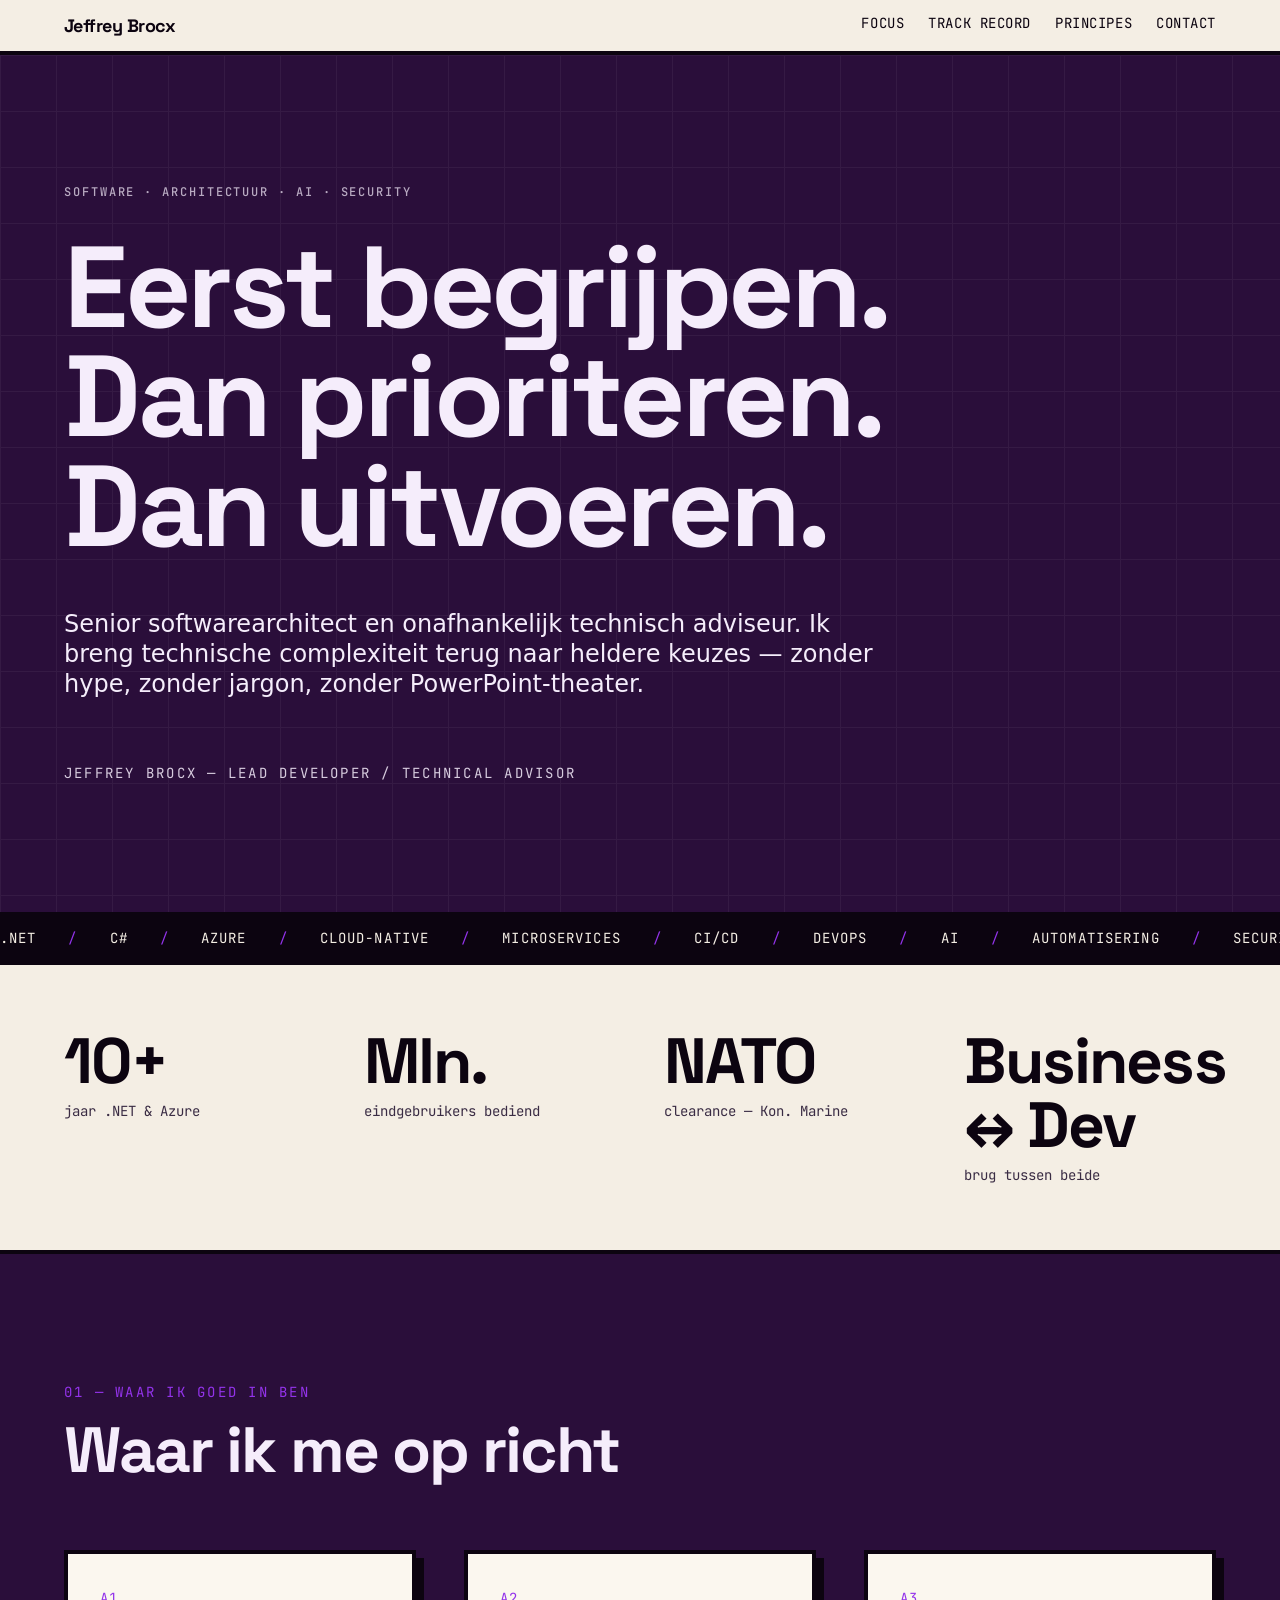
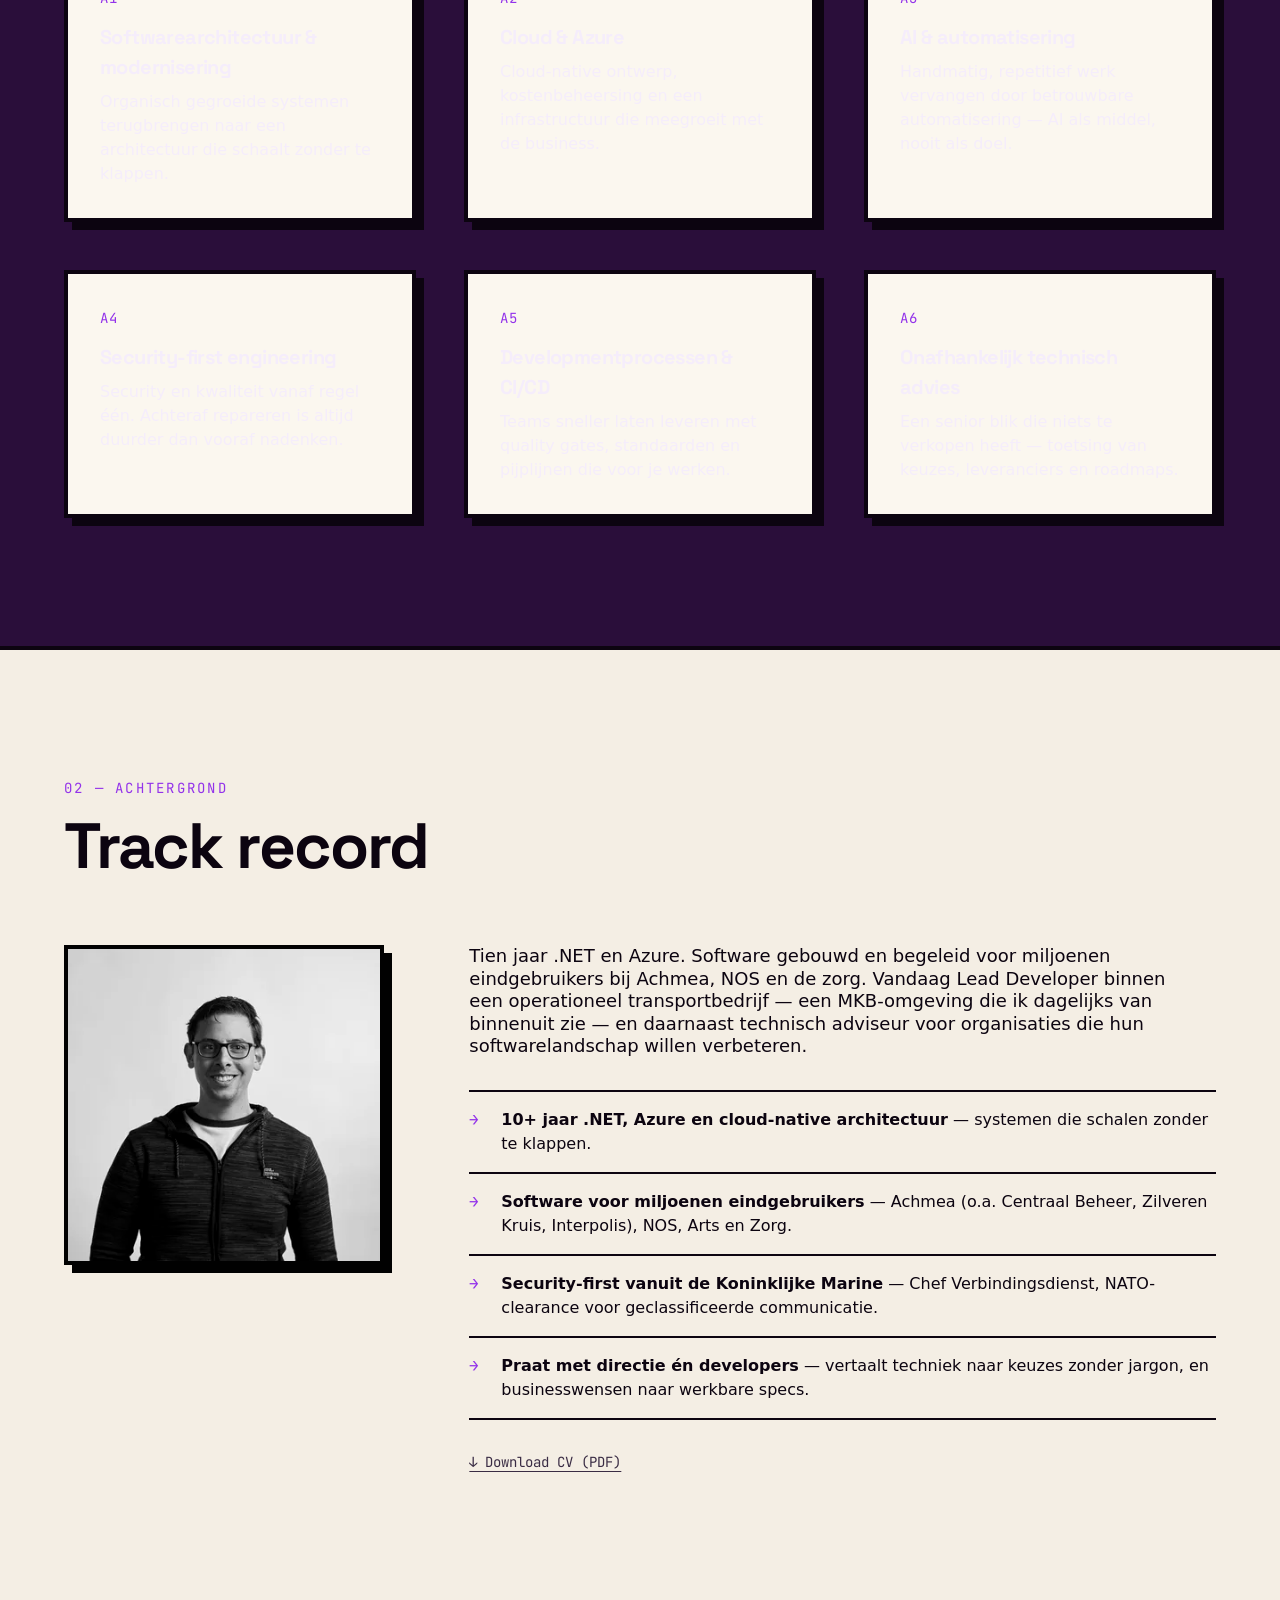
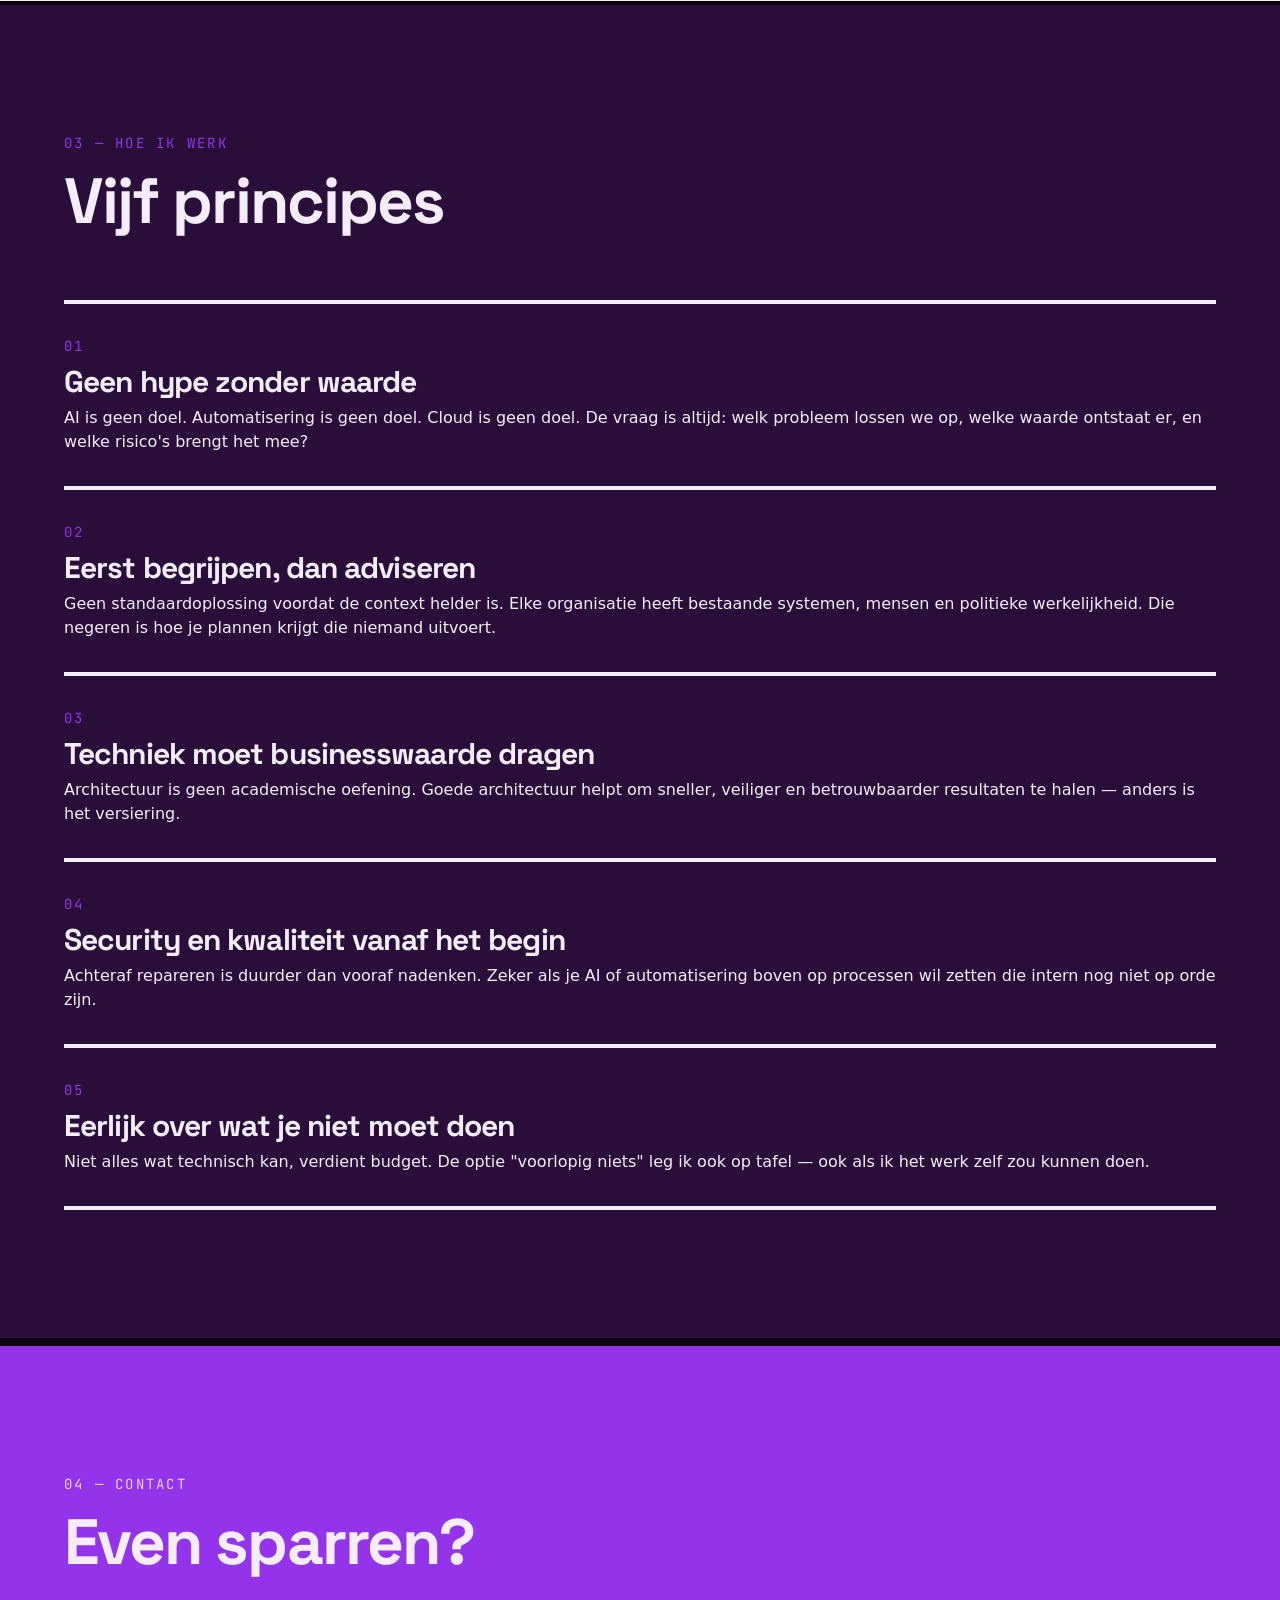
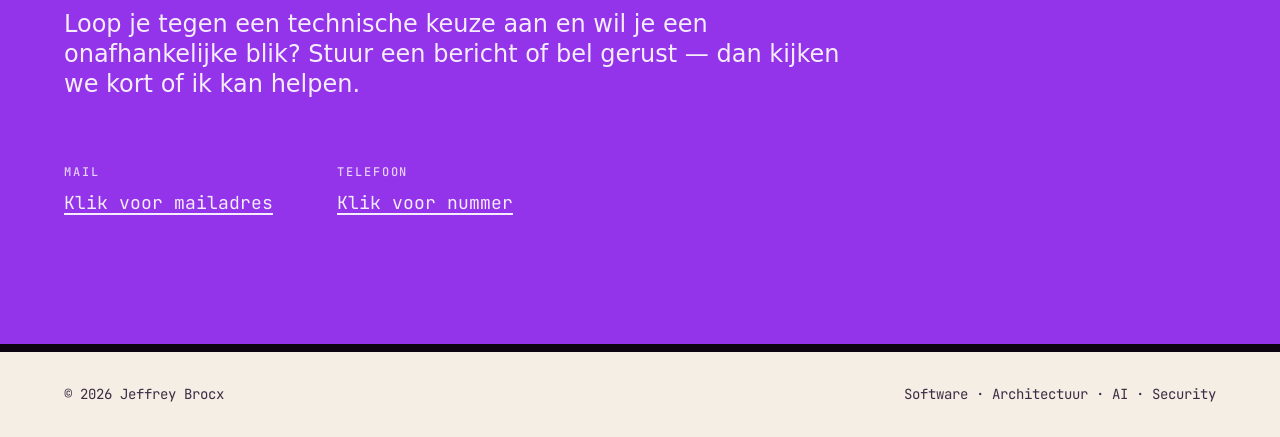
==== v2/index.html @ bfd8ca3a "initial commit" ====
<!doctype html>
<html lang="nl-NL">
<head>
  <meta charset="utf-8">
  <meta name="viewport" content="width=device-width, initial-scale=1">
  <title>Jeffrey Brocx — Lead Developer &amp; Technical Advisor</title>
  <meta name="description" content="Jeffrey Brocx — senior softwarearchitect en technisch adviseur. Tien jaar .NET, Azure en cloud-native architectuur. Security-first, nuchter, uitvoerbaar.">
  <meta name="author" content="Jeffrey Brocx">
  <meta name="theme-color" content="#2a0e3a">
  <link rel="canonical" href="https://jeffrey.brocx.io/">

  <!-- Open Graph / social -->
  <meta property="og:type" content="website">
  <meta property="og:locale" content="nl_NL">
  <meta property="og:site_name" content="Jeffrey Brocx">
  <meta property="og:title" content="Jeffrey Brocx — Lead Developer &amp; Technical Advisor">
  <meta property="og:description" content="Senior softwarearchitect en technisch adviseur. Tien jaar .NET, Azure en cloud-native architectuur. Security-first, nuchter, uitvoerbaar.">
  <meta property="og:url" content="https://jeffrey.brocx.io/">
  <meta name="twitter:card" content="summary">

  <!-- Critical: prevent flash of unstyled background -->
  <style>html,body{background:#f4eee4}</style>

  <link rel="preconnect" href="https://fonts.googleapis.com">
  <link rel="preconnect" href="https://fonts.gstatic.com" crossorigin>
  <link href="https://fonts.googleapis.com/css2?family=Space+Grotesk:wght@400;500;700&family=JetBrains+Mono:wght@400;500&display=swap" rel="stylesheet">

  <link rel="stylesheet" href="assets/css/style.css">

  <style>
    /* ====================================================================
       PAGE-SPECIFIC STYLES — built on top of the brutalism framework.
       Only what the framework doesn't already provide lives here.
       ==================================================================== */

    /* --- Display & section headings ----------------------------------- */
    .display {
      font-family: var(--font-display);
      font-weight: var(--weight-black);
      font-size: clamp(2.5rem, 9vw, 8.5rem);
      line-height: 0.95;
      letter-spacing: var(--tracking-tight);
    }
    .h-section {
      font-family: var(--font-display);
      font-weight: var(--weight-black);
      font-size: clamp(1.875rem, 6vw, 4rem);
      line-height: var(--leading-tight);
      letter-spacing: var(--tracking-tight);
    }

    /* --- Section index marker (00 / 01 / 02 ...) ---------------------- */
    .section-index {
      font-family: var(--font-mono);
      font-size: var(--text-sm);
      letter-spacing: var(--tracking-widest);
      color: var(--color-accent);
      margin-bottom: var(--space-3);
    }

    /* --- Bleed bands -------------------------------------------------- */
    .bleed-primary {
      background: var(--color-primary);
      color: var(--color-primary-ink);
      border-block: var(--border-thick) solid var(--color-border);
    }
    .bleed-primary h2,
    .bleed-primary h3 { color: var(--color-primary-ink); }
    .bleed-primary .eyebrow { color: var(--color-primary-ink); opacity: 0.7; }

    .bleed-accent {
      background: var(--color-accent);
      color: var(--color-primary-ink);
      border-block: var(--border-thick) solid var(--color-border);
    }
    .bleed-accent h2 { color: var(--color-primary-ink); }
    .bleed-accent .eyebrow { color: var(--color-primary-ink); opacity: 0.85; }

    /* --- Top bar ------------------------------------------------------ */
    .topbar {
      position: sticky;
      top: 0;
      z-index: var(--z-sticky);
      background: var(--color-background);
      border-bottom: var(--border-thick) solid var(--color-border);
    }
    .topbar__inner {
      display: flex;
      align-items: center;
      justify-content: space-between;
      gap: var(--space-4);
      padding-block: var(--space-3);
    }
    .topbar__brand {
      font-family: var(--font-display);
      font-weight: var(--weight-bold);
      letter-spacing: var(--tracking-tight);
      font-size: var(--text-lg);
    }
    .topbar__nav {
      display: none;
      gap: var(--space-5);
      font-family: var(--font-mono);
      font-size: var(--text-sm);
      letter-spacing: var(--tracking-wide);
      text-transform: uppercase;
    }
    .topbar__nav a { padding-bottom: 2px; border-bottom: 2px solid transparent; }
    .topbar__nav a:hover { border-bottom-color: var(--color-accent); }
    @media (min-width: 768px) { .topbar__nav { display: flex; } }

    /* --- Hero --------------------------------------------------------- */
    .hero {
      position: relative;
      background: var(--color-primary);
      color: var(--color-primary-ink);
      border-bottom: var(--border-thick) solid var(--color-border);
      overflow: hidden;
    }
    /* hand-rolled brutalist grid texture */
    .hero::before {
      content: "";
      position: absolute;
      inset: 0;
      background-image:
        linear-gradient(var(--color-primary-ink) 1px, transparent 1px),
        linear-gradient(90deg, var(--color-primary-ink) 1px, transparent 1px);
      background-size: 56px 56px;
      opacity: 0.05;
      pointer-events: none;
    }
    .hero > .container { position: relative; }
    .hero .eyebrow { color: var(--color-primary-ink); opacity: 0.7; }
    .hero__role {
      font-family: var(--font-mono);
      font-size: var(--text-sm);
      letter-spacing: var(--tracking-widest);
      text-transform: uppercase;
      color: var(--color-primary-ink);
      opacity: 0.85;
    }

    /* --- Marquee (tech ticker) --------------------------------------- */
    .marquee {
      background: var(--color-text);
      color: var(--color-background);
      border-bottom: var(--border-thick) solid var(--color-border);
      overflow: hidden;
      white-space: nowrap;
    }
    .marquee__track {
      display: inline-flex;
      gap: var(--space-6);
      padding-block: var(--space-3);
      font-family: var(--font-mono);
      font-size: var(--text-sm);
      letter-spacing: var(--tracking-wider);
      text-transform: uppercase;
      animation: marquee 32s linear infinite;
    }
    .marquee__track span { display: inline-flex; align-items: center; gap: var(--space-6); }
    .marquee__track span::after { content: "/"; color: var(--color-accent); }
    @keyframes marquee {
      from { transform: translateX(0); }
      to   { transform: translateX(-50%); }
    }

    /* --- Stats -------------------------------------------------------- */
    .stat__num {
      font-family: var(--font-display);
      font-weight: var(--weight-black);
      font-size: clamp(2.5rem, 6vw, 4rem);
      line-height: 1;
      letter-spacing: var(--tracking-tight);
    }
    .stat__label {
      font-family: var(--font-mono);
      font-size: var(--text-sm);
      color: var(--color-text-muted);
      margin-top: var(--space-2);
    }

    /* --- Focus-area cards -------------------------------------------- */
    .focus__num {
      font-family: var(--font-mono);
      font-size: var(--text-sm);
      color: var(--color-accent);
      letter-spacing: var(--tracking-wider);
    }
    .focus h3 {
      font-family: var(--font-display);
      font-weight: var(--weight-bold);
      font-size: var(--text-xl);
      letter-spacing: var(--tracking-tight);
      margin-block: var(--space-3) var(--space-2);
    }

    /* --- Checklist (arrow rows) -------------------------------------- */
    .checklist { display: flex; flex-direction: column; }
    .checklist li {
      padding: var(--space-4) 0 var(--space-4) var(--space-6);
      border-bottom: var(--border-base) solid var(--color-border);
      position: relative;
    }
    .checklist li:first-child { border-top: var(--border-base) solid var(--color-border); }
    .checklist li::before {
      content: "→";
      position: absolute;
      left: 0;
      top: var(--space-4);
      font-family: var(--font-mono);
      color: var(--color-accent);
      font-weight: var(--weight-bold);
    }

    /* --- Portrait ----------------------------------------------------- */
    .portrait {
      border: var(--border-thick) solid var(--color-border);
      box-shadow: var(--shadow-md);
      width: 100%;
      max-width: 320px;
      aspect-ratio: 1 / 1;
      object-fit: cover;
      filter: grayscale(1) contrast(1.05);
    }

    /* --- Principles --------------------------------------------------- */
    .principle {
      padding: var(--space-6) 0;
      border-top: var(--border-thick) solid var(--color-primary-ink);
    }
    .principle:last-child { border-bottom: var(--border-thick) solid var(--color-primary-ink); }
    .principle__num {
      font-family: var(--font-mono);
      font-size: var(--text-sm);
      color: var(--color-accent);
      letter-spacing: var(--tracking-widest);
      display: block;
      margin-bottom: var(--space-2);
    }
    .principle h3 {
      font-family: var(--font-display);
      font-weight: var(--weight-bold);
      font-size: var(--text-2xl);
      line-height: var(--leading-tight);
      letter-spacing: var(--tracking-tight);
      margin-bottom: var(--space-2);
    }
    @media (min-width: 768px) { .principle h3 { font-size: var(--text-3xl); } }

    /* --- Contact reveal ---------------------------------------------- */
    .reveal-btn {
      cursor: pointer;
      font: inherit;
      color: inherit;
      background: transparent;
      border: 0;
      padding: 0;
      text-decoration: underline;
      text-underline-offset: 4px;
      text-decoration-thickness: 2px;
    }
    .reveal-btn:hover { color: var(--color-text); }
    .bleed-accent .reveal-btn:hover { color: var(--color-text); }

    /* --- Skip link ---------------------------------------------------- */
    .skip-link {
      position: absolute;
      left: -9999px;
      top: 0;
      z-index: var(--z-toast);
      background: var(--color-text);
      color: var(--color-background);
      padding: var(--space-3) var(--space-5);
      font-family: var(--font-mono);
    }
    .skip-link:focus { left: var(--space-4); top: var(--space-4); }

    @media (prefers-reduced-motion: reduce) {
      .marquee__track { animation: none; }
    }
  </style>
</head>
<body>
  <a href="#main" class="skip-link">Naar inhoud</a>

  <!-- ============================= TOP BAR ============================= -->
  <header class="topbar">
    <div class="container">
      <div class="topbar__inner">
        <a href="#top" class="topbar__brand">Jeffrey&nbsp;Brocx</a>
        <nav class="topbar__nav" aria-label="Hoofdnavigatie">
          <a href="#focus">Focus</a>
          <a href="#track">Track&nbsp;record</a>
          <a href="#principes">Principes</a>
          <a href="#contact">Contact</a>
        </nav>
      </div>
    </div>
  </header>

  <main id="main">

    <!-- ============================== HERO ============================== -->
    <section id="top" class="hero">
      <div class="container">
        <div class="py-9 md:py-10">
          <p class="eyebrow mb-6">Software · Architectuur · AI · Security</p>

          <h1 class="display mb-7">
            Eerst&nbsp;begrijpen.<br>
            Dan&nbsp;prioriteren.<br>
            Dan&nbsp;uitvoeren.
          </h1>

          <p class="text-xl md:text-2xl leading-snug mb-8" style="max-width: 54ch; color: var(--color-primary-ink);">
            Senior softwarearchitect en onafhankelijk technisch adviseur. Ik breng technische
            complexiteit terug naar heldere keuzes — zonder hype, zonder jargon, zonder
            PowerPoint-theater.
          </p>

          <p class="hero__role">Jeffrey Brocx — Lead Developer / Technical Advisor</p>
        </div>
      </div>
    </section>

    <!-- ============================= MARQUEE ============================= -->
    <div class="marquee" aria-hidden="true">
      <div class="marquee__track">
        <span>.NET</span><span>C#</span><span>Azure</span><span>Cloud-native</span>
        <span>Microservices</span><span>CI/CD</span><span>DevOps</span><span>AI</span>
        <span>Automatisering</span><span>Security-first</span><span>Architectuur</span>
        <!-- duplicate for seamless loop -->
        <span>.NET</span><span>C#</span><span>Azure</span><span>Cloud-native</span>
        <span>Microservices</span><span>CI/CD</span><span>DevOps</span><span>AI</span>
        <span>Automatisering</span><span>Security-first</span><span>Architectuur</span>
      </div>
    </div>

    <!-- ============================== STATS ============================== -->
    <section class="section" style="padding-block: var(--space-8);">
      <div class="container">
        <div class="grid grid-cols-1 sm:grid-cols-2 lg:grid-cols-4 gap-7">
          <div>
            <div class="stat__num">10+</div>
            <div class="stat__label">jaar .NET &amp; Azure</div>
          </div>
          <div>
            <div class="stat__num">Mln.</div>
            <div class="stat__label">eindgebruikers bediend</div>
          </div>
          <div>
            <div class="stat__num">NATO</div>
            <div class="stat__label">clearance — Kon. Marine</div>
          </div>
          <div>
            <div class="stat__num">Business ↔ Dev</div>
            <div class="stat__label">brug tussen beide</div>
          </div>
        </div>
      </div>
    </section>

    <!-- ============================== FOCUS ============================== -->
    <section id="focus" class="section bleed-primary">
      <div class="container">
        <p class="section-index">01 — WAAR IK GOED IN BEN</p>
        <h2 class="h-section mb-8">Waar ik me op richt</h2>

        <div class="grid grid-cols-1 sm:grid-cols-2 lg:grid-cols-3 gap-6 md:gap-7">

          <article class="focus card">
            <span class="focus__num">A1</span>
            <h3>Softwarearchitectuur &amp; modernisering</h3>
            <p>Organisch gegroeide systemen terugbrengen naar een architectuur die schaalt zonder te klappen.</p>
          </article>

          <article class="focus card">
            <span class="focus__num">A2</span>
            <h3>Cloud &amp; Azure</h3>
            <p>Cloud-native ontwerp, kostenbeheersing en een infrastructuur die meegroeit met de business.</p>
          </article>

          <article class="focus card">
            <span class="focus__num">A3</span>
            <h3>AI &amp; automatisering</h3>
            <p>Handmatig, repetitief werk vervangen door betrouwbare automatisering — AI als middel, nooit als doel.</p>
          </article>

          <article class="focus card">
            <span class="focus__num">A4</span>
            <h3>Security-first engineering</h3>
            <p>Security en kwaliteit vanaf regel één. Achteraf repareren is altijd duurder dan vooraf nadenken.</p>
          </article>

          <article class="focus card">
            <span class="focus__num">A5</span>
            <h3>Developmentprocessen &amp; CI/CD</h3>
            <p>Teams sneller laten leveren met quality gates, standaarden en pijplijnen die voor je werken.</p>
          </article>

          <article class="focus card">
            <span class="focus__num">A6</span>
            <h3>Onafhankelijk technisch advies</h3>
            <p>Een senior blik die niets te verkopen heeft — toetsing van keuzes, leveranciers en roadmaps.</p>
          </article>

        </div>
      </div>
    </section>

    <!-- =========================== TRACK RECORD =========================== -->
    <section id="track" class="section">
      <div class="container">
        <p class="section-index">02 — ACHTERGROND</p>
        <h2 class="h-section mb-8">Track record</h2>

        <div class="grid grid-cols-1 md:grid-cols-12 gap-7 md:gap-8 items-start">

          <div class="md:col-span-4">
            <img src="assets/img/jeff_mugshot.webp" alt="Portret van Jeffrey Brocx"
                 class="portrait" width="320" height="320" loading="lazy" decoding="async">
          </div>

          <div class="md:col-span-8">
            <p class="text-lg leading-snug mb-6" style="max-width: 62ch;">
              Tien jaar .NET en Azure. Software gebouwd en begeleid voor miljoenen eindgebruikers
              bij Achmea, NOS en de zorg. Vandaag Lead Developer binnen een operationeel
              transportbedrijf — een MKB-omgeving die ik dagelijks van binnenuit zie — en daarnaast
              technisch adviseur voor organisaties die hun softwarelandschap willen verbeteren.
            </p>

            <ul class="checklist mb-6">
              <li><strong>10+ jaar .NET, Azure en cloud-native architectuur</strong> — systemen die schalen zonder te klappen.</li>
              <li><strong>Software voor miljoenen eindgebruikers</strong> — Achmea (o.a. Centraal Beheer, Zilveren Kruis, Interpolis), NOS, Arts en Zorg.</li>
              <li><strong>Security-first vanuit de Koninklijke Marine</strong> — Chef Verbindingsdienst, NATO-clearance voor geclassificeerde communicatie.</li>
              <li><strong>Praat met directie én developers</strong> — vertaalt techniek naar keuzes zonder jargon, en businesswensen naar werkbare specs.</li>
            </ul>

            <p class="font-mono text-sm text-muted">
              <a href="../cv.pdf" download class="underline" style="text-underline-offset:4px;">↓ Download CV (PDF)</a>
            </p>
          </div>

        </div>
      </div>
    </section>

    <!-- ============================ PRINCIPES ============================ -->
    <section id="principes" class="section bleed-primary">
      <div class="container">
        <p class="section-index">03 — HOE IK WERK</p>
        <h2 class="h-section mb-8">Vijf principes</h2>

        <div>
          <article class="principle">
            <span class="principle__num">01</span>
            <h3>Geen hype zonder waarde</h3>
            <p>AI is geen doel. Automatisering is geen doel. Cloud is geen doel. De vraag is altijd:
              welk probleem lossen we op, welke waarde ontstaat er, en welke risico's brengt het mee?</p>
          </article>

          <article class="principle">
            <span class="principle__num">02</span>
            <h3>Eerst begrijpen, dan adviseren</h3>
            <p>Geen standaardoplossing voordat de context helder is. Elke organisatie heeft bestaande
              systemen, mensen en politieke werkelijkheid. Die negeren is hoe je plannen krijgt die niemand uitvoert.</p>
          </article>

          <article class="principle">
            <span class="principle__num">03</span>
            <h3>Techniek moet businesswaarde dragen</h3>
            <p>Architectuur is geen academische oefening. Goede architectuur helpt om sneller, veiliger
              en betrouwbaarder resultaten te halen — anders is het versiering.</p>
          </article>

          <article class="principle">
            <span class="principle__num">04</span>
            <h3>Security en kwaliteit vanaf het begin</h3>
            <p>Achteraf repareren is duurder dan vooraf nadenken. Zeker als je AI of automatisering
              boven op processen wil zetten die intern nog niet op orde zijn.</p>
          </article>

          <article class="principle">
            <span class="principle__num">05</span>
            <h3>Eerlijk over wat je niet moet doen</h3>
            <p>Niet alles wat technisch kan, verdient budget. De optie "voorlopig niets" leg ik ook
              op tafel — ook als ik het werk zelf zou kunnen doen.</p>
          </article>
        </div>
      </div>
    </section>

    <!-- ============================= CONTACT ============================= -->
    <section id="contact" class="section bleed-accent">
      <div class="container">
        <p class="section-index" style="color: var(--color-primary-ink); opacity:.85;">04 — CONTACT</p>
        <h2 class="h-section mb-6">Even sparren?</h2>
        <p class="text-xl md:text-2xl leading-snug mb-8" style="max-width: 52ch; color: var(--color-primary-ink);">
          Loop je tegen een technische keuze aan en wil je een onafhankelijke blik? Stuur een bericht
          of bel gerust — dan kijken we kort of ik kan helpen.
        </p>

        <div class="flex flex-col md:flex-row gap-5 md:gap-8 items-start font-mono text-lg">
          <div>
            <div class="eyebrow mb-2" style="color:var(--color-primary-ink);opacity:.85;">Mail</div>
            <button type="button" class="reveal-btn"
              data-reveal="PGEgaHJlZj0ibWFpbHRvOmplZmZyZXlAYnJvY3guaW8iIHN0eWxlPSJwYWRkaW5nOjA7Ij5qZWZmcmV5QGJyb2N4LmlvPC9hPg==">Klik voor mailadres</button>
          </div>
          <div>
            <div class="eyebrow mb-2" style="color:var(--color-primary-ink);opacity:.85;">Telefoon</div>
            <button type="button" class="reveal-btn"
              data-reveal="PGEgaHJlZj0idGVsOiszMTY1MzY2ODY5NyIgc3R5bGU9InBhZGRpbmc6MDsiPjA2IC0gNTMgNjYgODYgOTc8L2E+">Klik voor nummer</button>
          </div>
        </div>
      </div>
    </section>

  </main>

  <!-- ============================== FOOTER ============================== -->
  <footer class="border-t-thick">
    <div class="container">
      <div class="py-6 flex flex-col md:flex-row justify-between gap-4 font-mono text-sm text-muted">
        <div>© <span id="year">2026</span> Jeffrey Brocx</div>
        <div>Software · Architectuur · AI · Security</div>
      </div>
    </div>
  </footer>

  <script>
    // Reveal obfuscated contact details on first interaction (anti-scrape).
    document.querySelectorAll('[data-reveal]').forEach(function (el) {
      el.addEventListener('click', function () {
        el.outerHTML = atob(el.dataset.reveal);
      }, { once: true });
    });
    // Keep the footer year current without a build step.
    document.getElementById('year').textContent = new Date().getFullYear();
  </script>

</body>
</html>
---- v2/assets/css/style.css ----
/* ==========================================================================
   Brutalism CSS Framework — v2
   --------------------------------------------------------------------------
   Minimal utility-first framework tuned for brutalist layouts.
   All configurable values live on :root. Edit there, not inline.

   Structure:
     1.  Tokens (custom properties)
     2.  Reset
     3.  Base elements
     4.  Typography utilities
     5.  Layout (display, flex, grid)
     6.  Spacing (margin, padding, gap)
     7.  Sizing (width, height, max-width)
     8.  Position
     9.  Colors (bg, text, border)
     10. Borders
     11. Shadows (brutalist hard offsets)
     12. Components (button, card, tag, divider)
     13. Container & section
     14. Responsive prefixes (sm, md, lg, xl)
     15. Motion preferences
   ========================================================================== */


/* 1. TOKENS
   ========================================================================== */

:root {
  /* --- Colors --- */
  --color-background:    #f4eee4;
  --color-surface:       #fbf7ef;
  --color-text:          #0c0410;
  --color-text-muted:    #3a2c44;
  --color-primary:       #2a0e3a;
  --color-primary-ink:   #f5edfb;
  --color-accent:        #9333ea;
  --color-border:        #0c0410;

  /* --- Typography --- */
  --font-display: "Space Grotesk", "Inter", system-ui, -apple-system, sans-serif;
  --font-body:    "Inter", system-ui, -apple-system, sans-serif;
  --font-mono:    "JetBrains Mono", ui-monospace, "SF Mono", Menlo, monospace;

  /* Modular type scale — fluid where it matters */
  --text-2xs:  0.6875rem;  /* 11px */
  --text-xs:   0.75rem;    /* 12px */
  --text-sm:   0.875rem;   /* 14px */
  --text-base: 1rem;       /* 16px */
  --text-lg:   1.125rem;   /* 18px */
  --text-xl:   1.25rem;    /* 20px */
  --text-2xl:  1.5rem;     /* 24px */
  --text-3xl:  1.875rem;   /* 30px */
  --text-4xl:  2.25rem;    /* 36px */
  --text-5xl:  3rem;       /* 48px */
  --text-6xl:  clamp(2.75rem, 5vw, 4rem);
  --text-7xl:  clamp(3.5rem, 8vw, 6rem);
  --text-8xl:  clamp(4.5rem, 12vw, 9rem);
  --text-9xl:  clamp(6rem, 16vw, 13rem);

  --weight-regular: 400;
  --weight-medium:  500;
  --weight-semi:    600;
  --weight-bold:    700;
  --weight-black:   900;

  --leading-none:    1;
  --leading-tight:   1.1;
  --leading-snug:    1.25;
  --leading-normal:  1.5;
  --leading-relaxed: 1.75;

  --tracking-tightest: -0.06em;
  --tracking-tight:    -0.03em;
  --tracking-normal:   0;
  --tracking-wide:     0.04em;
  --tracking-wider:    0.08em;
  --tracking-widest:   0.16em;

  /* --- Spacing (4pt scale) --- */
  --space-0:   0;
  --space-1:   0.25rem;   /* 4  */
  --space-2:   0.5rem;    /* 8  */
  --space-3:   0.75rem;   /* 12 */
  --space-4:   1rem;      /* 16 */
  --space-5:   1.5rem;    /* 24 */
  --space-6:   2rem;      /* 32 */
  --space-7:   3rem;      /* 48 */
  --space-8:   4rem;      /* 64 */
  --space-9:   6rem;      /* 96 */
  --space-10:  8rem;      /* 128 */
  --space-11: 12rem;      /* 192 */

  /* --- Borders --- */
  --border-hairline: 1px;
  --border-base:     2px;
  --border-thick:    4px;
  --border-heavy:    6px;
  --border-brutal:   8px;

  /* --- Shadows (no blur — that's the point) --- */
  --shadow-xs:   2px 2px 0 var(--color-border);
  --shadow-sm:   4px 4px 0 var(--color-border);
  --shadow-base: 6px 6px 0 var(--color-border);
  --shadow-md:   8px 8px 0 var(--color-border);
  --shadow-lg:  12px 12px 0 var(--color-border);
  --shadow-xl:  16px 16px 0 var(--color-border);

  /* --- Transitions --- */
  --duration-fast: 80ms;
  --duration-base: 150ms;
  --duration-slow: 300ms;
  --ease-out:      cubic-bezier(0.16, 1, 0.3, 1);
  --ease-in-out:   cubic-bezier(0.65, 0, 0.35, 1);

  /* --- Breakpoints (reference values for matchMedia in JS) --- */
  --bp-sm: 640px;
  --bp-md: 768px;
  --bp-lg: 1024px;
  --bp-xl: 1280px;
  --bp-2xl: 1536px;

  /* --- Container widths --- */
  --container-sm:   640px;
  --container-md:   768px;
  --container-lg:  1024px;
  --container-xl:  1280px;
  --container-2xl: 1440px;
  --container-prose: 65ch;

  /* --- Z-index --- */
  --z-base:     0;
  --z-dropdown: 10;
  --z-sticky:   20;
  --z-overlay:  30;
  --z-modal:    40;
  --z-toast:    50;
}


/* 2. RESET
   ========================================================================== */

*, *::before, *::after { box-sizing: border-box; }
* { margin: 0; padding: 0; }

html {
  -webkit-text-size-adjust: 100%;
  text-size-adjust: 100%;
  line-height: var(--leading-normal);
  -webkit-font-smoothing: antialiased;
  -moz-osx-font-smoothing: grayscale;
}

img, picture, video, canvas, svg {
  display: block;
  max-width: 100%;
  height: auto;
}

button, input, textarea, select {
  font: inherit;
  color: inherit;
  background: none;
  border: none;
}

button { cursor: pointer; }

a {
  color: inherit;
  text-decoration: none;
}

ul, ol { list-style: none; }

table { border-collapse: collapse; border-spacing: 0; }

[hidden] { display: none !important; }


/* 3. BASE ELEMENTS
   ========================================================================== */

body {
  background: var(--color-background);
  color: var(--color-text);
  font-family: var(--font-body);
  font-size: var(--text-base);
  line-height: var(--leading-normal);
  min-height: 100vh;
  min-height: 100dvh;
}

::selection {
  background: var(--color-primary);
  color: var(--color-primary-ink);
}

:focus-visible {
  outline: var(--border-thick) solid var(--color-accent);
  outline-offset: 2px;
}


/* 4. TYPOGRAPHY UTILITIES
   ========================================================================== */

/* Families */
.font-display { font-family: var(--font-display); }
.font-body    { font-family: var(--font-body); }
.font-mono    { font-family: var(--font-mono); }

/* Sizes */
.text-2xs  { font-size: var(--text-2xs); }
.text-xs   { font-size: var(--text-xs); }
.text-sm   { font-size: var(--text-sm); }
.text-base { font-size: var(--text-base); }
.text-lg   { font-size: var(--text-lg); }
.text-xl   { font-size: var(--text-xl); }
.text-2xl  { font-size: var(--text-2xl); }
.text-3xl  { font-size: var(--text-3xl); }
.text-4xl  { font-size: var(--text-4xl); }
.text-5xl  { font-size: var(--text-5xl); }
.text-6xl  { font-size: var(--text-6xl); }
.text-7xl  { font-size: var(--text-7xl); }
.text-8xl  { font-size: var(--text-8xl); }
.text-9xl  { font-size: var(--text-9xl); }

/* Weights */
.font-regular { font-weight: var(--weight-regular); }
.font-medium  { font-weight: var(--weight-medium); }
.font-semi    { font-weight: var(--weight-semi); }
.font-bold    { font-weight: var(--weight-bold); }
.font-black   { font-weight: var(--weight-black); }

/* Line height */
.leading-none    { line-height: var(--leading-none); }
.leading-tight   { line-height: var(--leading-tight); }
.leading-snug    { line-height: var(--leading-snug); }
.leading-normal  { line-height: var(--leading-normal); }
.leading-relaxed { line-height: var(--leading-relaxed); }

/* Letter spacing */
.tracking-tightest { letter-spacing: var(--tracking-tightest); }
.tracking-tight    { letter-spacing: var(--tracking-tight); }
.tracking-normal   { letter-spacing: var(--tracking-normal); }
.tracking-wide     { letter-spacing: var(--tracking-wide); }
.tracking-wider    { letter-spacing: var(--tracking-wider); }
.tracking-widest   { letter-spacing: var(--tracking-widest); }

/* Alignment */
.text-left   { text-align: left; }
.text-center { text-align: center; }
.text-right  { text-align: right; }
.text-justify{ text-align: justify; }

/* Transform */
.uppercase  { text-transform: uppercase; }
.lowercase  { text-transform: lowercase; }
.capitalize { text-transform: capitalize; }
.normal-case{ text-transform: none; }

/* Decoration */
.underline    { text-decoration: underline; }
.line-through { text-decoration: line-through; }
.no-underline { text-decoration: none; }

/* White-space & wrap */
.whitespace-nowrap   { white-space: nowrap; }
.whitespace-normal   { white-space: normal; }
.whitespace-pre      { white-space: pre; }
.break-words         { overflow-wrap: break-word; }
.break-all           { word-break: break-all; }
.truncate {
  overflow: hidden;
  text-overflow: ellipsis;
  white-space: nowrap;
}


/* 5. LAYOUT
   ========================================================================== */

/* Display */
.block        { display: block; }
.inline-block { display: inline-block; }
.inline       { display: inline; }
.flex         { display: flex; }
.inline-flex  { display: inline-flex; }
.grid         { display: grid; }
.inline-grid  { display: inline-grid; }
.hidden       { display: none; }

/* Flex direction */
.flex-row         { flex-direction: row; }
.flex-row-reverse { flex-direction: row-reverse; }
.flex-col         { flex-direction: column; }
.flex-col-reverse { flex-direction: column-reverse; }

/* Flex wrap */
.flex-wrap         { flex-wrap: wrap; }
.flex-nowrap       { flex-wrap: nowrap; }
.flex-wrap-reverse { flex-wrap: wrap-reverse; }

/* Flex grow/shrink */
.flex-1     { flex: 1 1 0%; }
.flex-auto  { flex: 1 1 auto; }
.flex-none  { flex: none; }
.grow       { flex-grow: 1; }
.grow-0     { flex-grow: 0; }
.shrink     { flex-shrink: 1; }
.shrink-0   { flex-shrink: 0; }

/* Justify */
.justify-start    { justify-content: flex-start; }
.justify-center   { justify-content: center; }
.justify-end      { justify-content: flex-end; }
.justify-between  { justify-content: space-between; }
.justify-around   { justify-content: space-around; }
.justify-evenly   { justify-content: space-evenly; }

/* Align items */
.items-start    { align-items: flex-start; }
.items-center   { align-items: center; }
.items-end      { align-items: flex-end; }
.items-stretch  { align-items: stretch; }
.items-baseline { align-items: baseline; }

/* Align self */
.self-start   { align-self: flex-start; }
.self-center  { align-self: center; }
.self-end     { align-self: flex-end; }
.self-stretch { align-self: stretch; }

/* Grid */
.grid-cols-1  { grid-template-columns: repeat(1,  minmax(0, 1fr)); }
.grid-cols-2  { grid-template-columns: repeat(2,  minmax(0, 1fr)); }
.grid-cols-3  { grid-template-columns: repeat(3,  minmax(0, 1fr)); }
.grid-cols-4  { grid-template-columns: repeat(4,  minmax(0, 1fr)); }
.grid-cols-5  { grid-template-columns: repeat(5,  minmax(0, 1fr)); }
.grid-cols-6  { grid-template-columns: repeat(6,  minmax(0, 1fr)); }
.grid-cols-12 { grid-template-columns: repeat(12, minmax(0, 1fr)); }

.col-span-1  { grid-column: span 1 / span 1; }
.col-span-2  { grid-column: span 2 / span 2; }
.col-span-3  { grid-column: span 3 / span 3; }
.col-span-4  { grid-column: span 4 / span 4; }
.col-span-5  { grid-column: span 5 / span 5; }
.col-span-6  { grid-column: span 6 / span 6; }
.col-span-12 { grid-column: span 12 / span 12; }
.col-span-full { grid-column: 1 / -1; }


/* 6. SPACING
   ========================================================================== */

/* Margin */
.m-0  { margin: var(--space-0); }
.m-1  { margin: var(--space-1); }
.m-2  { margin: var(--space-2); }
.m-3  { margin: var(--space-3); }
.m-4  { margin: var(--space-4); }
.m-5  { margin: var(--space-5); }
.m-6  { margin: var(--space-6); }
.m-7  { margin: var(--space-7); }
.m-8  { margin: var(--space-8); }
.m-auto { margin: auto; }

.mx-0 { margin-inline: var(--space-0); }
.mx-1 { margin-inline: var(--space-1); }
.mx-2 { margin-inline: var(--space-2); }
.mx-3 { margin-inline: var(--space-3); }
.mx-4 { margin-inline: var(--space-4); }
.mx-5 { margin-inline: var(--space-5); }
.mx-6 { margin-inline: var(--space-6); }
.mx-auto { margin-inline: auto; }

.my-0 { margin-block: var(--space-0); }
.my-1 { margin-block: var(--space-1); }
.my-2 { margin-block: var(--space-2); }
.my-3 { margin-block: var(--space-3); }
.my-4 { margin-block: var(--space-4); }
.my-5 { margin-block: var(--space-5); }
.my-6 { margin-block: var(--space-6); }
.my-7 { margin-block: var(--space-7); }
.my-8 { margin-block: var(--space-8); }
.my-9 { margin-block: var(--space-9); }
.my-10 { margin-block: var(--space-10); }

.mt-0 { margin-top: var(--space-0); }
.mt-1 { margin-top: var(--space-1); }
.mt-2 { margin-top: var(--space-2); }
.mt-3 { margin-top: var(--space-3); }
.mt-4 { margin-top: var(--space-4); }
.mt-5 { margin-top: var(--space-5); }
.mt-6 { margin-top: var(--space-6); }
.mt-7 { margin-top: var(--space-7); }
.mt-8 { margin-top: var(--space-8); }
.mt-9 { margin-top: var(--space-9); }
.mt-10 { margin-top: var(--space-10); }
.mt-auto { margin-top: auto; }

.mb-0 { margin-bottom: var(--space-0); }
.mb-1 { margin-bottom: var(--space-1); }
.mb-2 { margin-bottom: var(--space-2); }
.mb-3 { margin-bottom: var(--space-3); }
.mb-4 { margin-bottom: var(--space-4); }
.mb-5 { margin-bottom: var(--space-5); }
.mb-6 { margin-bottom: var(--space-6); }
.mb-7 { margin-bottom: var(--space-7); }
.mb-8 { margin-bottom: var(--space-8); }
.mb-9 { margin-bottom: var(--space-9); }
.mb-10 { margin-bottom: var(--space-10); }
.mb-auto { margin-bottom: auto; }

.ml-auto { margin-left: auto; }
.mr-auto { margin-right: auto; }

/* Padding */
.p-0 { padding: var(--space-0); }
.p-1 { padding: var(--space-1); }
.p-2 { padding: var(--space-2); }
.p-3 { padding: var(--space-3); }
.p-4 { padding: var(--space-4); }
.p-5 { padding: var(--space-5); }
.p-6 { padding: var(--space-6); }
.p-7 { padding: var(--space-7); }
.p-8 { padding: var(--space-8); }

.px-0 { padding-inline: var(--space-0); }
.px-1 { padding-inline: var(--space-1); }
.px-2 { padding-inline: var(--space-2); }
.px-3 { padding-inline: var(--space-3); }
.px-4 { padding-inline: var(--space-4); }
.px-5 { padding-inline: var(--space-5); }
.px-6 { padding-inline: var(--space-6); }
.px-7 { padding-inline: var(--space-7); }
.px-8 { padding-inline: var(--space-8); }

.py-0 { padding-block: var(--space-0); }
.py-1 { padding-block: var(--space-1); }
.py-2 { padding-block: var(--space-2); }
.py-3 { padding-block: var(--space-3); }
.py-4 { padding-block: var(--space-4); }
.py-5 { padding-block: var(--space-5); }
.py-6 { padding-block: var(--space-6); }
.py-7 { padding-block: var(--space-7); }
.py-8 { padding-block: var(--space-8); }
.py-9 { padding-block: var(--space-9); }
.py-10 { padding-block: var(--space-10); }

.pt-0 { padding-top: var(--space-0); }
.pt-4 { padding-top: var(--space-4); }
.pt-6 { padding-top: var(--space-6); }
.pt-8 { padding-top: var(--space-8); }

.pb-0 { padding-bottom: var(--space-0); }
.pb-4 { padding-bottom: var(--space-4); }
.pb-6 { padding-bottom: var(--space-6); }
.pb-8 { padding-bottom: var(--space-8); }

/* Gap */
.gap-0 { gap: var(--space-0); }
.gap-1 { gap: var(--space-1); }
.gap-2 { gap: var(--space-2); }
.gap-3 { gap: var(--space-3); }
.gap-4 { gap: var(--space-4); }
.gap-5 { gap: var(--space-5); }
.gap-6 { gap: var(--space-6); }
.gap-7 { gap: var(--space-7); }
.gap-8 { gap: var(--space-8); }

.gap-x-2 { column-gap: var(--space-2); }
.gap-x-4 { column-gap: var(--space-4); }
.gap-x-6 { column-gap: var(--space-6); }
.gap-y-2 { row-gap: var(--space-2); }
.gap-y-4 { row-gap: var(--space-4); }
.gap-y-6 { row-gap: var(--space-6); }


/* 7. SIZING
   ========================================================================== */

.w-full   { width: 100%; }
.w-screen { width: 100vw; }
.w-auto   { width: auto; }
.w-fit    { width: fit-content; }
.w-min    { width: min-content; }
.w-max    { width: max-content; }
.w-half   { width: 50%; }

.h-full   { height: 100%; }
.h-screen { height: 100vh; height: 100dvh; }
.h-auto   { height: auto; }
.h-fit    { height: fit-content; }

.min-h-screen { min-height: 100vh; min-height: 100dvh; }
.min-h-full   { min-height: 100%; }

.max-w-sm    { max-width: var(--container-sm); }
.max-w-md    { max-width: var(--container-md); }
.max-w-lg    { max-width: var(--container-lg); }
.max-w-xl    { max-width: var(--container-xl); }
.max-w-2xl   { max-width: var(--container-2xl); }
.max-w-prose { max-width: var(--container-prose); }
.max-w-full  { max-width: 100%; }
.max-w-none  { max-width: none; }


/* 8. POSITION
   ========================================================================== */

.static   { position: static; }
.relative { position: relative; }
.absolute { position: absolute; }
.fixed    { position: fixed; }
.sticky   { position: sticky; }

.inset-0  { top: 0; right: 0; bottom: 0; left: 0; }
.top-0    { top: 0; }
.right-0  { right: 0; }
.bottom-0 { bottom: 0; }
.left-0   { left: 0; }

.z-0       { z-index: var(--z-base); }
.z-dropdown{ z-index: var(--z-dropdown); }
.z-sticky  { z-index: var(--z-sticky); }
.z-overlay { z-index: var(--z-overlay); }
.z-modal   { z-index: var(--z-modal); }

.overflow-hidden { overflow: hidden; }
.overflow-auto   { overflow: auto; }
.overflow-x-auto { overflow-x: auto; }
.overflow-y-auto { overflow-y: auto; }


/* 9. COLORS
   ========================================================================== */

/* Background */
.bg-background  { background-color: var(--color-background); }
.bg-surface     { background-color: var(--color-surface); }
.bg-primary     { background-color: var(--color-primary); }
.bg-accent      { background-color: var(--color-accent); }
.bg-text        { background-color: var(--color-text); }
.bg-transparent { background-color: transparent; }

/* Text */
.text-default { color: var(--color-text); }
.text-muted   { color: var(--color-text-muted); }
.text-primary { color: var(--color-primary); }
.text-accent  { color: var(--color-accent); }
.text-ink     { color: var(--color-primary-ink); }

/* Border colors */
.border-default { border-color: var(--color-border); }
.border-primary { border-color: var(--color-primary); }
.border-accent  { border-color: var(--color-accent); }
.border-muted   { border-color: var(--color-text-muted); }


/* 10. BORDERS
   ========================================================================== */

.border          { border: var(--border-base)     solid var(--color-border); }
.border-hairline { border: var(--border-hairline) solid var(--color-border); }
.border-thick    { border: var(--border-thick)    solid var(--color-border); }
.border-heavy    { border: var(--border-heavy)    solid var(--color-border); }
.border-brutal   { border: var(--border-brutal)   solid var(--color-border); }
.border-none     { border: none; }

.border-t { border-top:    var(--border-base) solid var(--color-border); }
.border-r { border-right:  var(--border-base) solid var(--color-border); }
.border-b { border-bottom: var(--border-base) solid var(--color-border); }
.border-l { border-left:   var(--border-base) solid var(--color-border); }

.border-t-thick { border-top:    var(--border-thick) solid var(--color-border); }
.border-b-thick { border-bottom: var(--border-thick) solid var(--color-border); }

.border-t-heavy { border-top:    var(--border-heavy) solid var(--color-border); }
.border-b-heavy { border-bottom: var(--border-heavy) solid var(--color-border); }

.rounded-none { border-radius: 0; }


/* 11. SHADOWS (BRUTALIST)
   ========================================================================== */

.shadow-none { box-shadow: none; }
.shadow-xs   { box-shadow: var(--shadow-xs); }
.shadow-sm   { box-shadow: var(--shadow-sm); }
.shadow      { box-shadow: var(--shadow-base); }
.shadow-md   { box-shadow: var(--shadow-md); }
.shadow-lg   { box-shadow: var(--shadow-lg); }
.shadow-xl   { box-shadow: var(--shadow-xl); }

/* Colored shadow variants */
.shadow-primary { box-shadow: 8px 8px 0 var(--color-primary); }
.shadow-accent  { box-shadow: 8px 8px 0 var(--color-accent); }

/* Inverted offsets — for layouts where shadow needs to fall up/left */
.shadow-inverse { box-shadow: -6px -6px 0 var(--color-border); }


/* 12. COMPONENTS
   ========================================================================== */

/* Button — the brutalist core */
.btn {
  display: inline-flex;
  align-items: center;
  justify-content: center;
  gap: var(--space-2);
  padding: var(--space-4) var(--space-6);
  font-family: var(--font-display);
  font-size: var(--text-base);
  font-weight: var(--weight-bold);
  letter-spacing: var(--tracking-wide);
  text-transform: uppercase;
  background: var(--color-surface);
  color: var(--color-text);
  border: var(--border-thick) solid var(--color-border);
  box-shadow: var(--shadow-md);
  cursor: pointer;
  transition:
    transform var(--duration-fast) var(--ease-out),
    box-shadow var(--duration-fast) var(--ease-out),
    background-color var(--duration-fast) var(--ease-out);
  user-select: none;
}

.btn:hover {
  transform: translate(-2px, -2px);
  box-shadow: 10px 10px 0 var(--color-border);
}

.btn:active {
  transform: translate(4px, 4px);
  box-shadow: var(--shadow-xs);
}

.btn--primary {
  background: var(--color-primary);
  color: var(--color-primary-ink);
}

.btn--accent {
  background: var(--color-accent);
  color: var(--color-primary-ink);
}

.btn--ghost {
  background: transparent;
  box-shadow: none;
}

.btn--ghost:hover {
  background: var(--color-text);
  color: var(--color-background);
  transform: none;
  box-shadow: none;
}

.btn--sm {
  padding: var(--space-2) var(--space-4);
  font-size: var(--text-sm);
  border-width: var(--border-base);
}

.btn--lg {
  padding: var(--space-5) var(--space-8);
  font-size: var(--text-lg);
}

.btn--block {
  display: flex;
  width: 100%;
}

/* Card */
.card {
  background: var(--color-surface);
  border: var(--border-thick) solid var(--color-border);
  box-shadow: var(--shadow-md);
  padding: var(--space-6);
}

.card--primary {
  background: var(--color-primary);
  color: var(--color-primary-ink);
}

.card--flat {
  box-shadow: none;
}

.card--interactive {
  transition:
    transform var(--duration-base) var(--ease-out),
    box-shadow var(--duration-base) var(--ease-out);
}

.card--interactive:hover {
  transform: translate(-3px, -3px);
  box-shadow: var(--shadow-lg);
}

/* Tag / label */
.tag {
  display: inline-flex;
  align-items: center;
  padding: var(--space-1) var(--space-3);
  font-family: var(--font-mono);
  font-size: var(--text-xs);
  font-weight: var(--weight-medium);
  text-transform: uppercase;
  letter-spacing: var(--tracking-wider);
  background: var(--color-surface);
  border: var(--border-base) solid var(--color-border);
  color: var(--color-text);
}

.tag--primary {
  background: var(--color-primary);
  color: var(--color-primary-ink);
}

.tag--accent {
  background: var(--color-accent);
  color: var(--color-primary-ink);
}

/* Divider */
.divider {
  border: 0;
  border-top: var(--border-thick) solid var(--color-border);
  margin: var(--space-6) 0;
}

.divider--heavy {
  border-top-width: var(--border-heavy);
}

/* Eyebrow / section label */
.eyebrow {
  font-family: var(--font-mono);
  font-size: var(--text-xs);
  font-weight: var(--weight-medium);
  text-transform: uppercase;
  letter-spacing: var(--tracking-widest);
  color: var(--color-text-muted);
}


/* 13. CONTAINER & SECTION
   ========================================================================== */

.container {
  width: 100%;
  max-width: var(--container-2xl);
  margin-inline: auto;
  padding-inline: var(--space-5);
}

@media (min-width: 768px) {
  .container { padding-inline: var(--space-7); }
}

@media (min-width: 1280px) {
  .container { padding-inline: var(--space-8); }
}

.container--narrow { max-width: var(--container-lg); }
.container--prose  { max-width: var(--container-prose); }

.section {
  padding-block: var(--space-9);
}

@media (min-width: 768px) {
  .section { padding-block: var(--space-10); }
}

.section--lg { padding-block: var(--space-10); }

@media (min-width: 768px) {
  .section--lg { padding-block: var(--space-11); }
}


/* 14. RESPONSIVE PREFIXES
   --------------------------------------------------------------------------
   Mobile-first. Override base utilities at sm / md / lg / xl breakpoints.
   Only the most-used utilities have responsive variants — keeps the file
   lean. Add more here if you need them.
   ========================================================================== */

@media (min-width: 640px) {
  .sm\:block        { display: block; }
  .sm\:flex         { display: flex; }
  .sm\:grid         { display: grid; }
  .sm\:hidden       { display: none; }
  .sm\:flex-row     { flex-direction: row; }
  .sm\:flex-col     { flex-direction: column; }
  .sm\:grid-cols-2  { grid-template-columns: repeat(2, minmax(0, 1fr)); }
  .sm\:grid-cols-3  { grid-template-columns: repeat(3, minmax(0, 1fr)); }
  .sm\:text-left    { text-align: left; }
}

@media (min-width: 768px) {
  .md\:block        { display: block; }
  .md\:flex         { display: flex; }
  .md\:grid         { display: grid; }
  .md\:hidden       { display: none; }
  .md\:flex-row     { flex-direction: row; }
  .md\:flex-col     { flex-direction: column; }
  .md\:grid-cols-2  { grid-template-columns: repeat(2, minmax(0, 1fr)); }
  .md\:grid-cols-3  { grid-template-columns: repeat(3, minmax(0, 1fr)); }
  .md\:grid-cols-4  { grid-template-columns: repeat(4, minmax(0, 1fr)); }
  .md\:grid-cols-12 { grid-template-columns: repeat(12, minmax(0, 1fr)); }
  .md\:col-span-2   { grid-column: span 2 / span 2; }
  .md\:col-span-3   { grid-column: span 3 / span 3; }
  .md\:col-span-4   { grid-column: span 4 / span 4; }
  .md\:col-span-6   { grid-column: span 6 / span 6; }
  .md\:col-span-8   { grid-column: span 8 / span 8; }
  .md\:text-left    { text-align: left; }
  .md\:text-center  { text-align: center; }
  .md\:text-2xl     { font-size: var(--text-2xl); }
  .md\:text-3xl     { font-size: var(--text-3xl); }
  .md\:text-4xl     { font-size: var(--text-4xl); }
  .md\:text-5xl     { font-size: var(--text-5xl); }
  .md\:text-6xl     { font-size: var(--text-6xl); }
  .md\:text-7xl     { font-size: var(--text-7xl); }
  .md\:text-8xl     { font-size: var(--text-8xl); }
  .md\:p-6          { padding: var(--space-6); }
  .md\:p-8          { padding: var(--space-8); }
  .md\:py-10        { padding-block: var(--space-10); }
  .md\:gap-6        { gap: var(--space-6); }
  .md\:gap-7        { gap: var(--space-7); }
  .md\:gap-8        { gap: var(--space-8); }
}

@media (min-width: 1024px) {
  .lg\:block        { display: block; }
  .lg\:flex         { display: flex; }
  .lg\:grid         { display: grid; }
  .lg\:hidden       { display: none; }
  .lg\:flex-row     { flex-direction: row; }
  .lg\:flex-col     { flex-direction: column; }
  .lg\:grid-cols-2  { grid-template-columns: repeat(2, minmax(0, 1fr)); }
  .lg\:grid-cols-3  { grid-template-columns: repeat(3, minmax(0, 1fr)); }
  .lg\:grid-cols-4  { grid-template-columns: repeat(4, minmax(0, 1fr)); }
  .lg\:grid-cols-12 { grid-template-columns: repeat(12, minmax(0, 1fr)); }
  .lg\:col-span-3   { grid-column: span 3 / span 3; }
  .lg\:col-span-4   { grid-column: span 4 / span 4; }
  .lg\:col-span-6   { grid-column: span 6 / span 6; }
  .lg\:col-span-8   { grid-column: span 8 / span 8; }
  .lg\:text-7xl     { font-size: var(--text-7xl); }
  .lg\:text-8xl     { font-size: var(--text-8xl); }
  .lg\:text-9xl     { font-size: var(--text-9xl); }
  .lg\:py-11        { padding-block: var(--space-11); }
}

@media (min-width: 1280px) {
  .xl\:grid-cols-4  { grid-template-columns: repeat(4, minmax(0, 1fr)); }
  .xl\:grid-cols-5  { grid-template-columns: repeat(5, minmax(0, 1fr)); }
  .xl\:grid-cols-12 { grid-template-columns: repeat(12, minmax(0, 1fr)); }
  .xl\:text-9xl     { font-size: var(--text-9xl); }
}


/* 15. MOTION PREFERENCES
   ========================================================================== */

@media (prefers-reduced-motion: reduce) {
  *, *::before, *::after {
    animation-duration: 0.01ms !important;
    animation-iteration-count: 1 !important;
    transition-duration: 0.01ms !important;
    scroll-behavior: auto !important;
  }
}
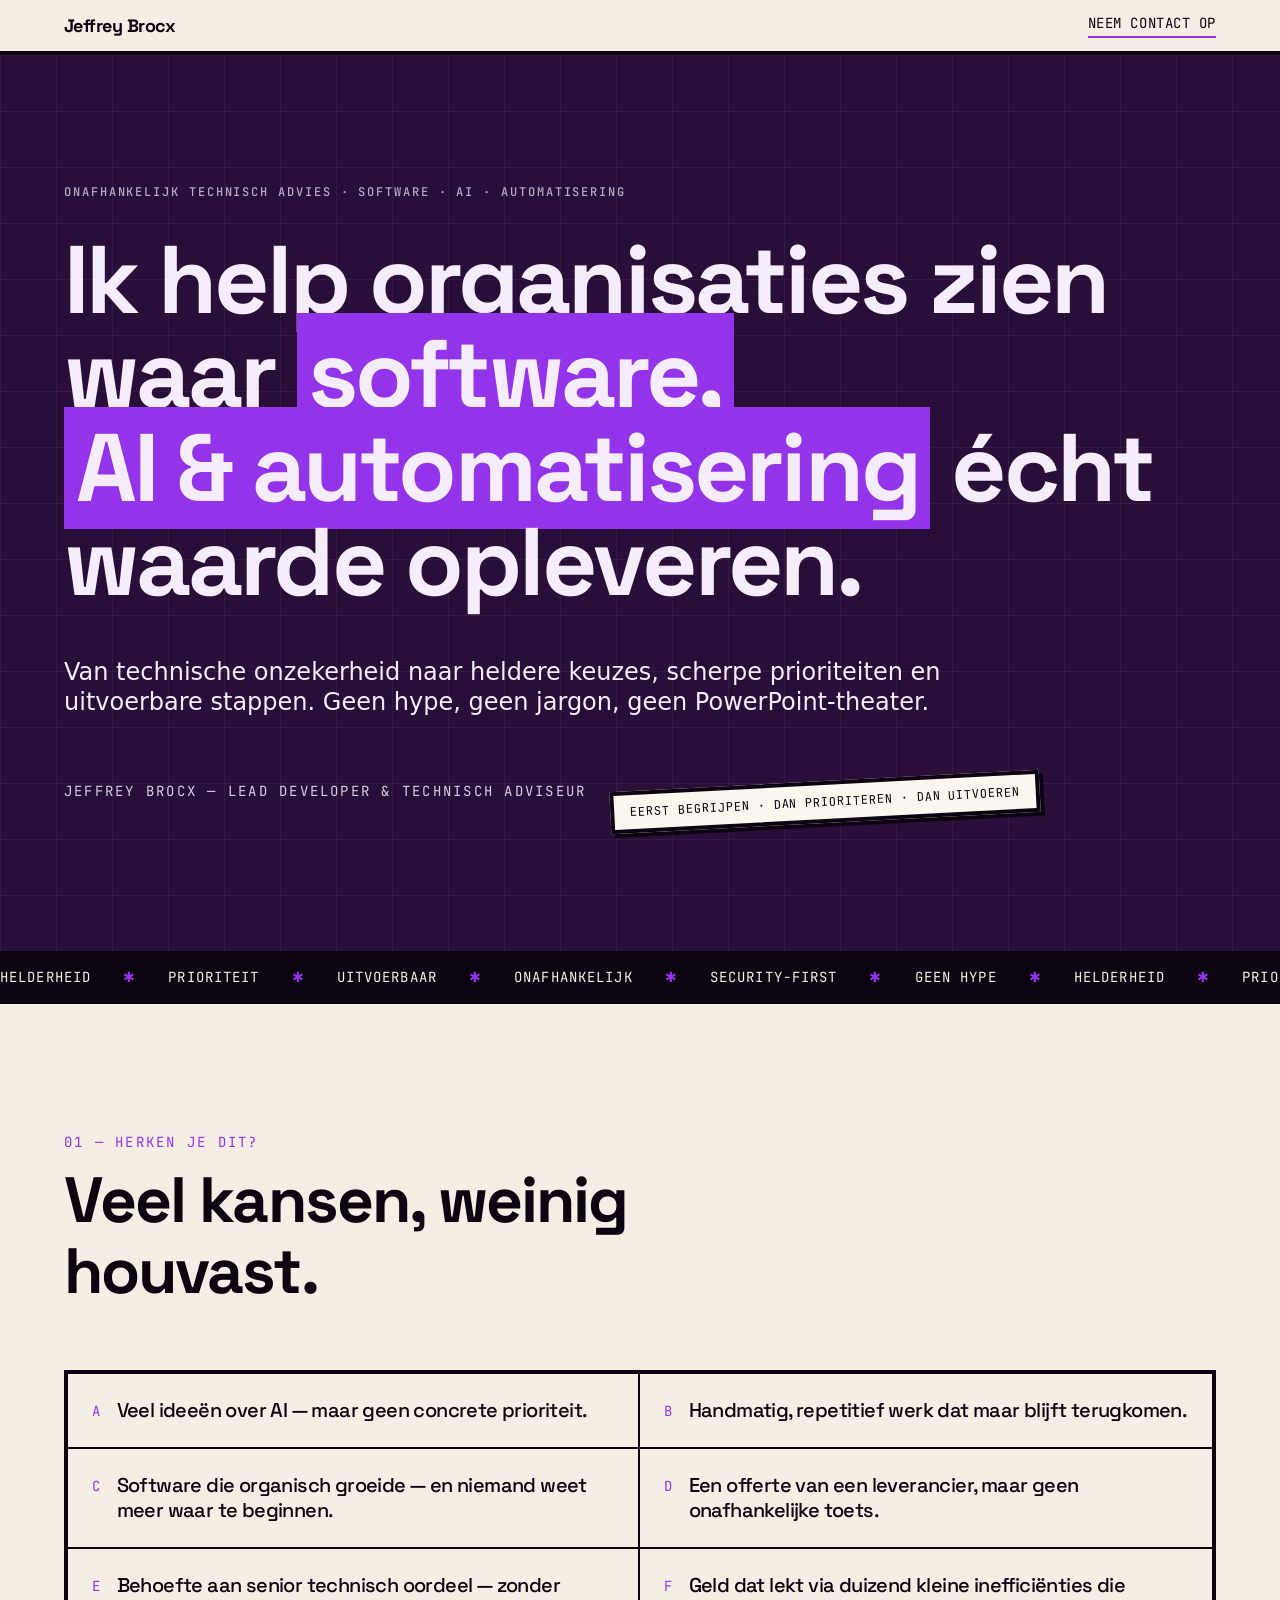
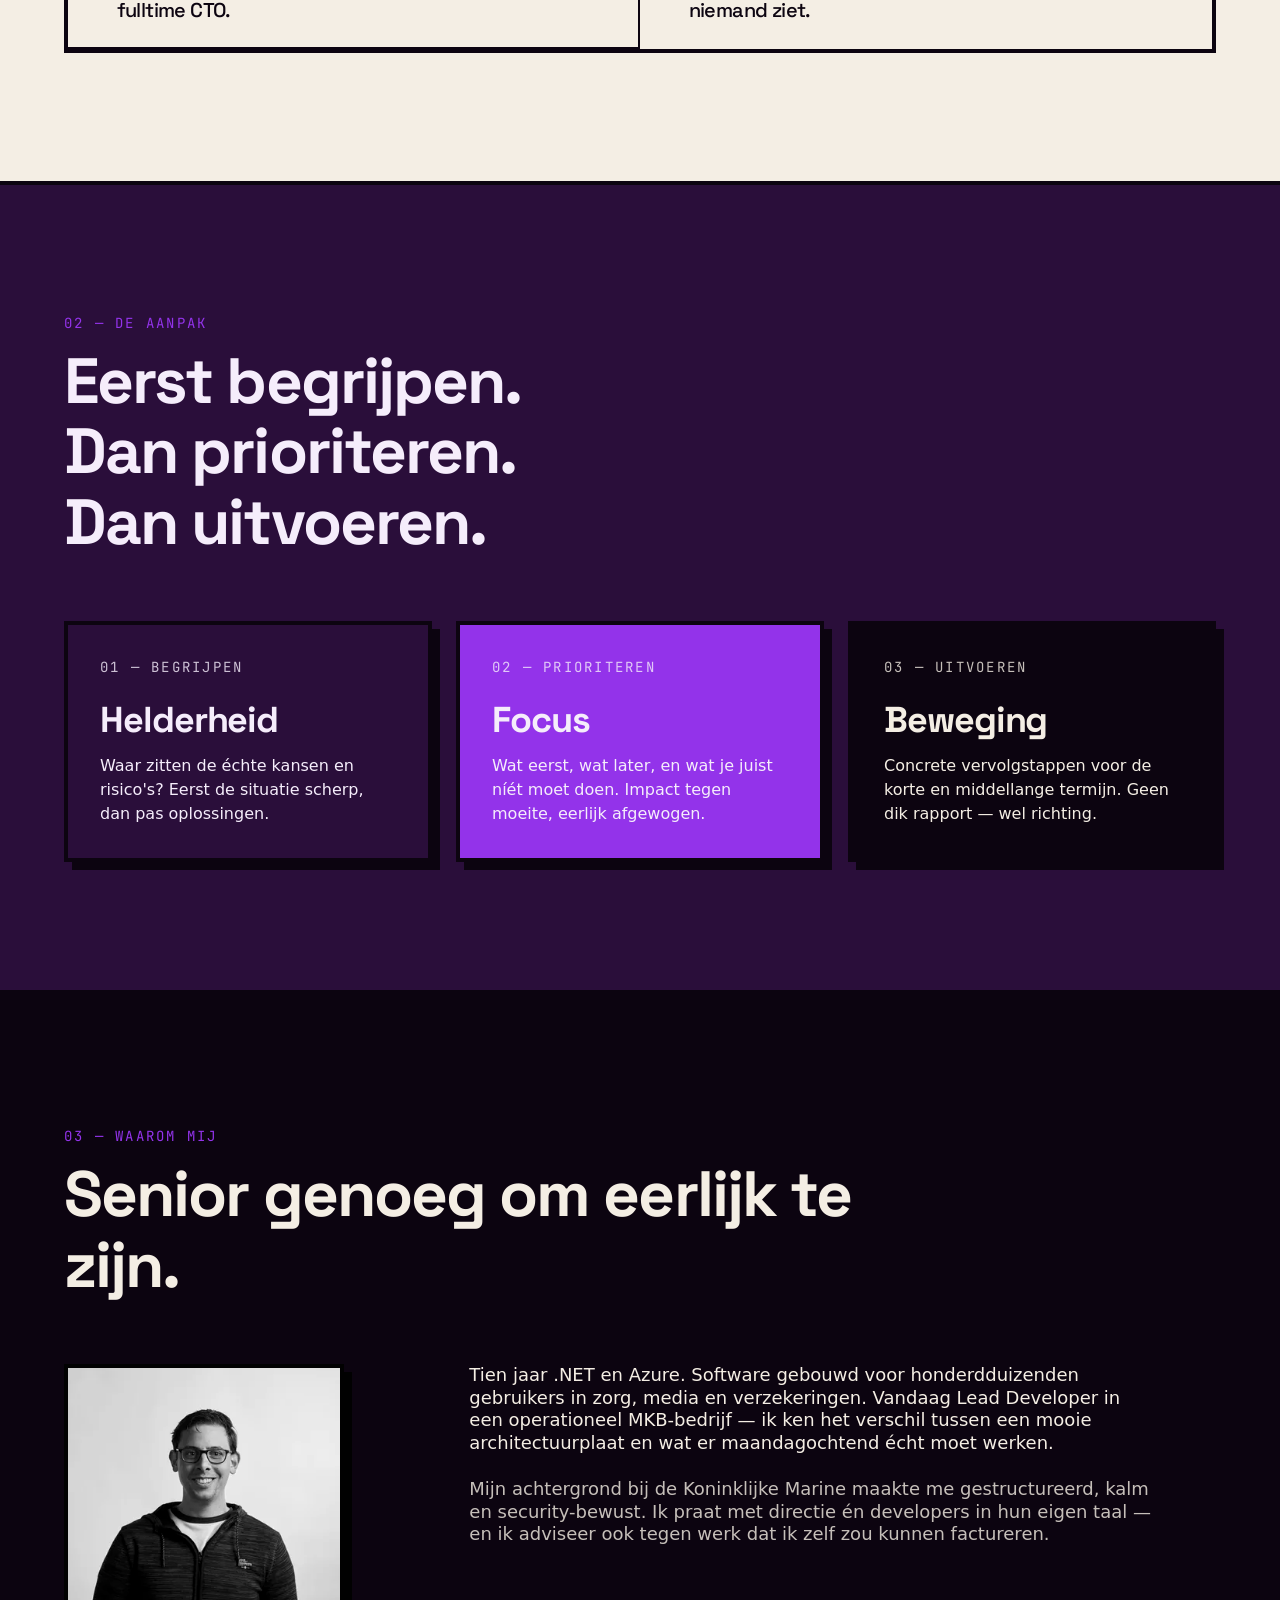
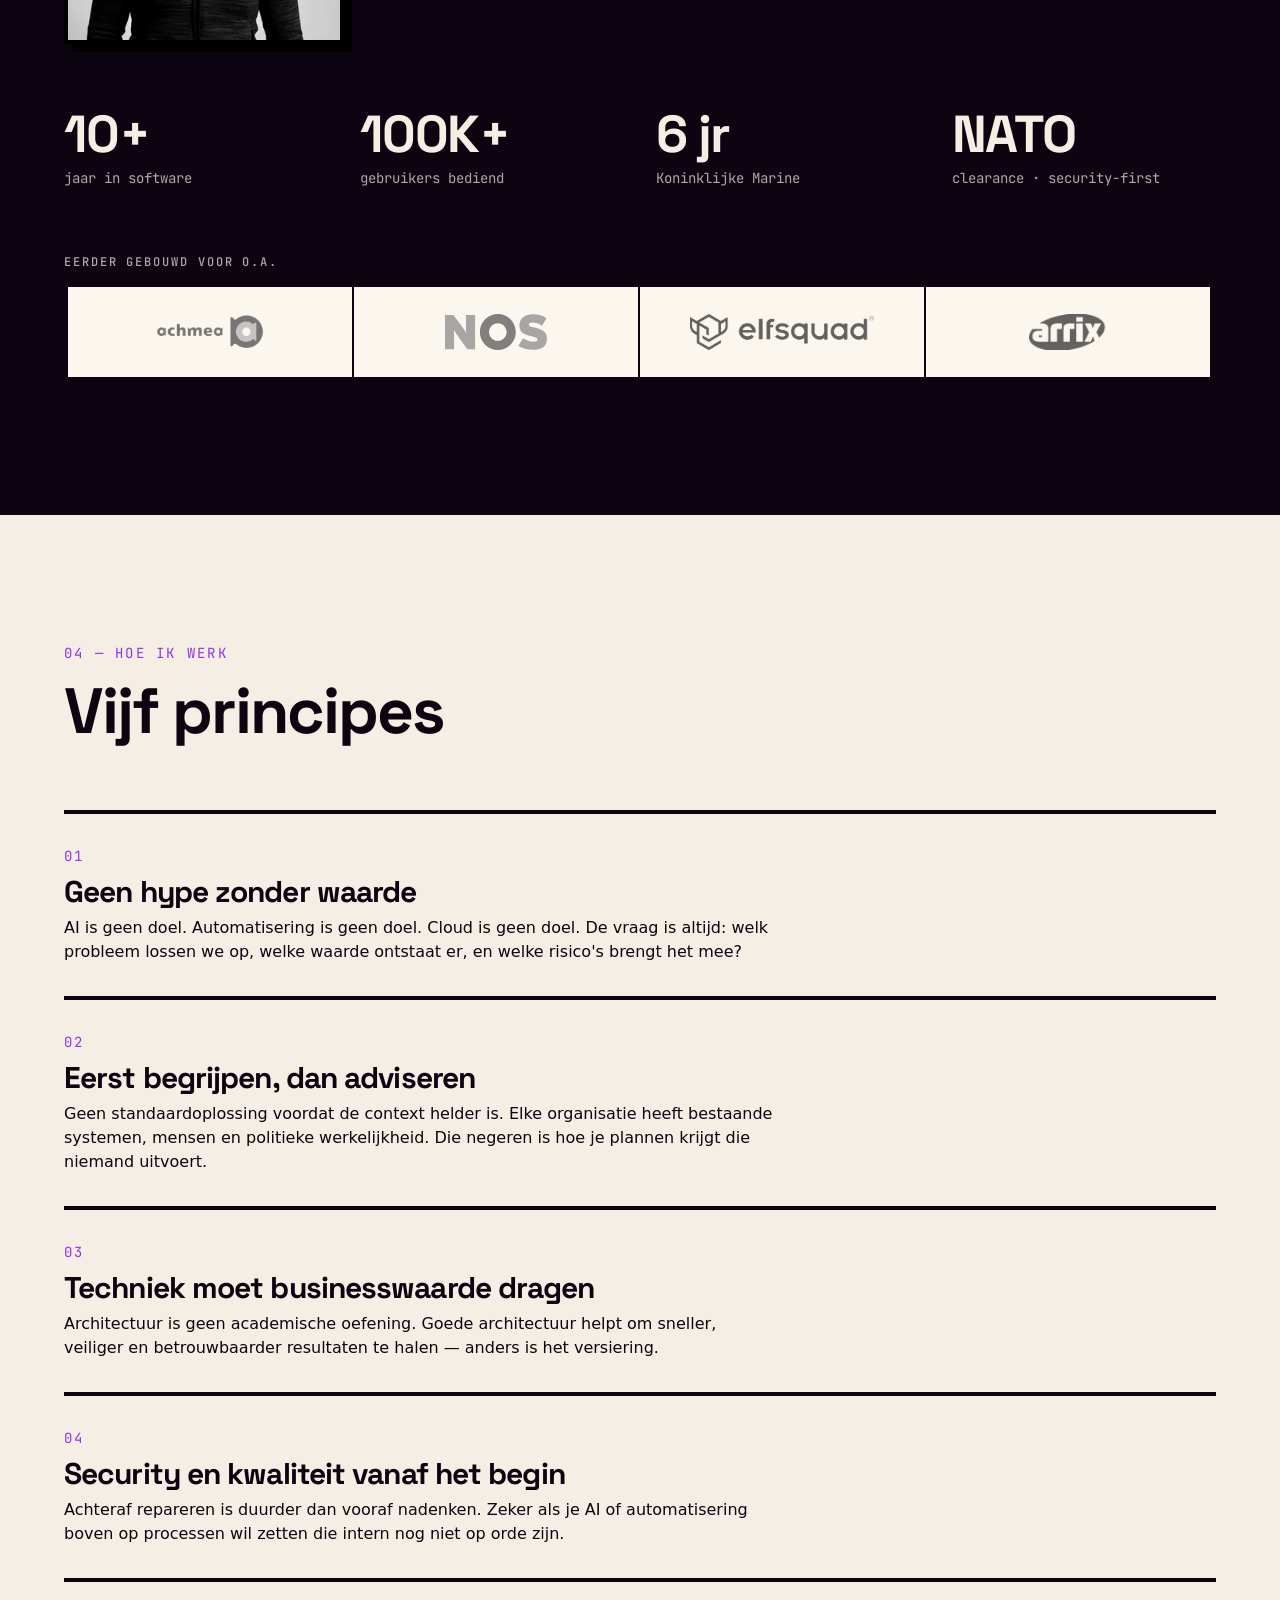
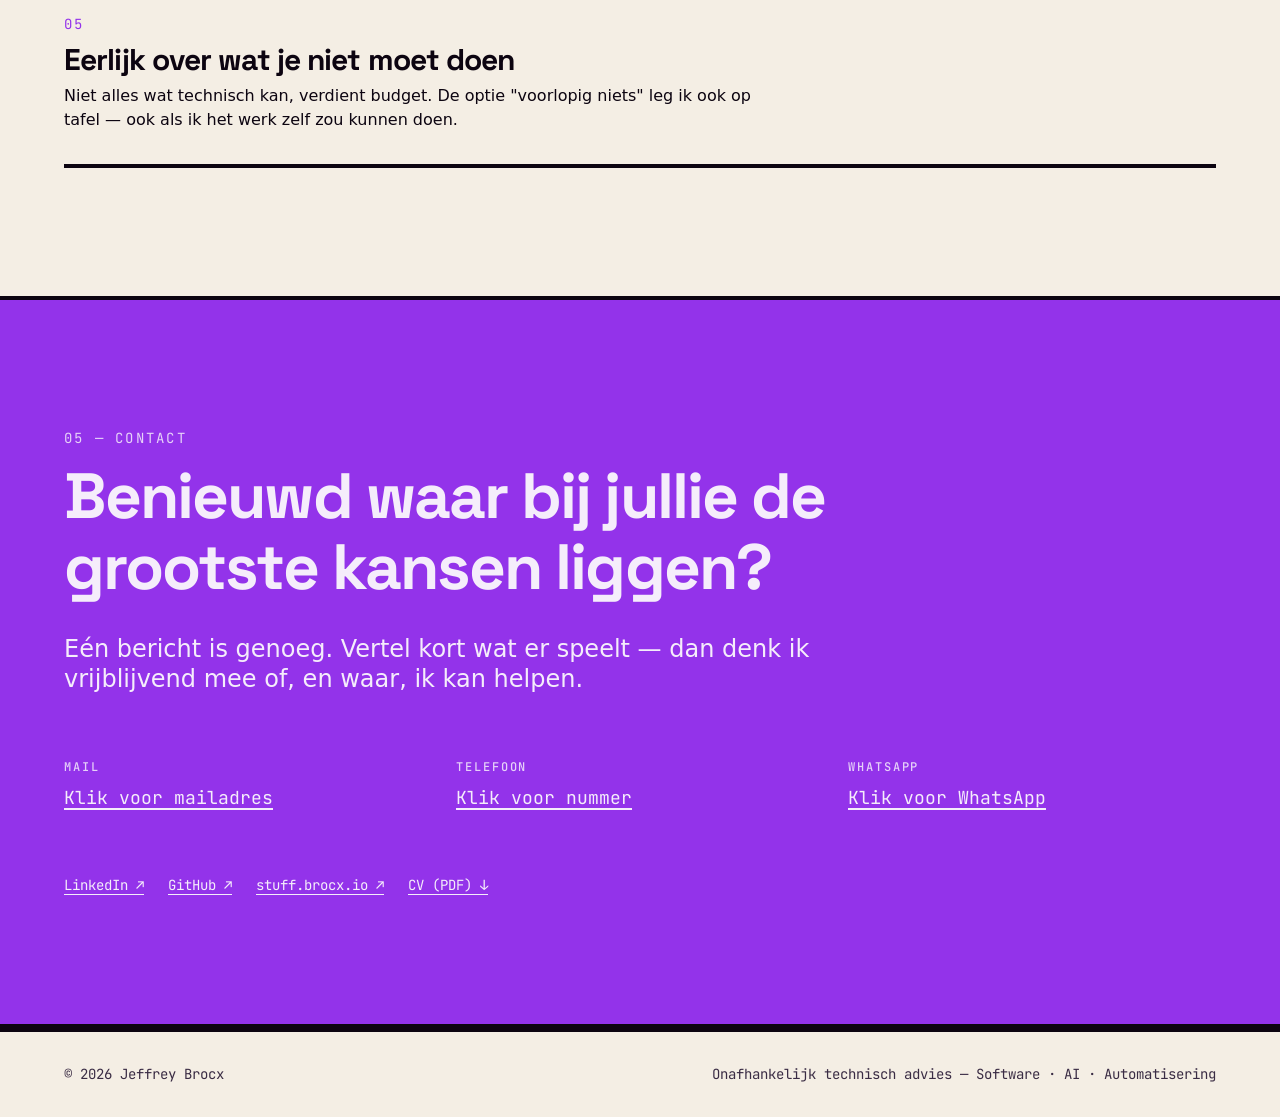
==== commit 622f5541: "update v2" ====
--- a/v2/index.html
+++ b/v2/index.html
@@ -3,18 +3,19 @@
 <head>
   <meta charset="utf-8">
   <meta name="viewport" content="width=device-width, initial-scale=1">
-  <title>Jeffrey Brocx — Lead Developer &amp; Technical Advisor</title>
-  <meta name="description" content="Jeffrey Brocx — senior softwarearchitect en technisch adviseur. Tien jaar .NET, Azure en cloud-native architectuur. Security-first, nuchter, uitvoerbaar.">
+  <title>Jeffrey Brocx — Onafhankelijk technisch advies</title>
+  <meta name="description" content="Jeffrey Brocx helpt organisaties zien waar software, AI en automatisering écht waarde opleveren. Van technische onzekerheid naar heldere keuzes en uitvoerbare stappen.">
   <meta name="author" content="Jeffrey Brocx">
   <meta name="theme-color" content="#2a0e3a">
   <link rel="canonical" href="https://jeffrey.brocx.io/">
+  <link rel="icon" href="assets/img/logo.png">
 
   <!-- Open Graph / social -->
   <meta property="og:type" content="website">
   <meta property="og:locale" content="nl_NL">
   <meta property="og:site_name" content="Jeffrey Brocx">
-  <meta property="og:title" content="Jeffrey Brocx — Lead Developer &amp; Technical Advisor">
-  <meta property="og:description" content="Senior softwarearchitect en technisch adviseur. Tien jaar .NET, Azure en cloud-native architectuur. Security-first, nuchter, uitvoerbaar.">
+  <meta property="og:title" content="Jeffrey Brocx — Onafhankelijk technisch advies">
+  <meta property="og:description" content="Ik help organisaties zien waar software, AI en automatisering écht waarde opleveren. Geen hype, geen jargon — heldere keuzes en uitvoerbare stappen.">
   <meta property="og:url" content="https://jeffrey.brocx.io/">
   <meta name="twitter:card" content="summary">
 
@@ -30,15 +31,14 @@
   <style>
     /* ====================================================================
        PAGE-SPECIFIC STYLES — built on top of the brutalism framework.
-       Only what the framework doesn't already provide lives here.
        ==================================================================== */
 
     /* --- Display & section headings ----------------------------------- */
     .display {
       font-family: var(--font-display);
       font-weight: var(--weight-black);
-      font-size: clamp(2.5rem, 9vw, 8.5rem);
-      line-height: 0.95;
+      font-size: clamp(2.5rem, 7.5vw, 6.5rem);
+      line-height: 0.98;
       letter-spacing: var(--tracking-tight);
     }
     .h-section {
@@ -49,7 +49,31 @@
       letter-spacing: var(--tracking-tight);
     }
 
-    /* --- Section index marker (00 / 01 / 02 ...) ---------------------- */
+    /* Inline brutalist highlight */
+    .mark {
+      background: var(--color-accent);
+      color: var(--color-primary-ink);
+      padding: 0 0.12em;
+      box-decoration-break: clone;
+      -webkit-box-decoration-break: clone;
+    }
+
+    /* Rotated sticker badge */
+    .sticker {
+      display: inline-block;
+      transform: rotate(-3deg);
+      background: var(--color-surface);
+      color: var(--color-text);
+      border: var(--border-thick) solid var(--color-border);
+      box-shadow: var(--shadow-sm);
+      padding: var(--space-2) var(--space-4);
+      font-family: var(--font-mono);
+      font-size: var(--text-xs);
+      letter-spacing: var(--tracking-wider);
+      text-transform: uppercase;
+    }
+
+    /* --- Section index marker (01 / 02 ...) --------------------------- */
     .section-index {
       font-family: var(--font-mono);
       font-size: var(--text-sm);
@@ -64,9 +88,8 @@
       color: var(--color-primary-ink);
       border-block: var(--border-thick) solid var(--color-border);
     }
-    .bleed-primary h2,
-    .bleed-primary h3 { color: var(--color-primary-ink); }
-    .bleed-primary .eyebrow { color: var(--color-primary-ink); opacity: 0.7; }
+    .bleed-primary h2 { color: var(--color-primary-ink); }
+    .bleed-primary .section-index { color: var(--color-accent); }
 
     .bleed-accent {
       background: var(--color-accent);
@@ -74,22 +97,23 @@
       border-block: var(--border-thick) solid var(--color-border);
     }
     .bleed-accent h2 { color: var(--color-primary-ink); }
-    .bleed-accent .eyebrow { color: var(--color-primary-ink); opacity: 0.85; }
+
+    .bleed-ink {
+      background: var(--color-text);
+      color: var(--color-background);
+      border-block: var(--border-thick) solid var(--color-border);
+    }
+    .bleed-ink h2 { color: var(--color-background); }
 
     /* --- Top bar ------------------------------------------------------ */
     .topbar {
-      position: sticky;
-      top: 0;
-      z-index: var(--z-sticky);
+      position: sticky; top: 0; z-index: var(--z-sticky);
       background: var(--color-background);
       border-bottom: var(--border-thick) solid var(--color-border);
     }
     .topbar__inner {
-      display: flex;
-      align-items: center;
-      justify-content: space-between;
-      gap: var(--space-4);
-      padding-block: var(--space-3);
+      display: flex; align-items: center; justify-content: space-between;
+      gap: var(--space-4); padding-block: var(--space-3);
     }
     .topbar__brand {
       font-family: var(--font-display);
@@ -97,17 +121,15 @@
       letter-spacing: var(--tracking-tight);
       font-size: var(--text-lg);
     }
-    .topbar__nav {
-      display: none;
-      gap: var(--space-5);
+    .topbar__cta {
       font-family: var(--font-mono);
       font-size: var(--text-sm);
       letter-spacing: var(--tracking-wide);
       text-transform: uppercase;
-    }
-    .topbar__nav a { padding-bottom: 2px; border-bottom: 2px solid transparent; }
-    .topbar__nav a:hover { border-bottom-color: var(--color-accent); }
-    @media (min-width: 768px) { .topbar__nav { display: flex; } }
+      border-bottom: 2px solid var(--color-accent);
+      padding-bottom: 2px;
+    }
+    .topbar__cta:hover { color: var(--color-accent); }
 
     /* --- Hero --------------------------------------------------------- */
     .hero {
@@ -117,17 +139,14 @@
       border-bottom: var(--border-thick) solid var(--color-border);
       overflow: hidden;
     }
-    /* hand-rolled brutalist grid texture */
     .hero::before {
       content: "";
-      position: absolute;
-      inset: 0;
+      position: absolute; inset: 0;
       background-image:
         linear-gradient(var(--color-primary-ink) 1px, transparent 1px),
         linear-gradient(90deg, var(--color-primary-ink) 1px, transparent 1px);
       background-size: 56px 56px;
-      opacity: 0.05;
-      pointer-events: none;
+      opacity: 0.05; pointer-events: none;
     }
     .hero > .container { position: relative; }
     .hero .eyebrow { color: var(--color-primary-ink); opacity: 0.7; }
@@ -136,107 +155,145 @@
       font-size: var(--text-sm);
       letter-spacing: var(--tracking-widest);
       text-transform: uppercase;
-      color: var(--color-primary-ink);
-      opacity: 0.85;
-    }
-
-    /* --- Marquee (tech ticker) --------------------------------------- */
+      color: var(--color-primary-ink); opacity: 0.85;
+    }
+
+    /* --- Marquee (positioning ticker) -------------------------------- */
     .marquee {
       background: var(--color-text);
       color: var(--color-background);
       border-bottom: var(--border-thick) solid var(--color-border);
-      overflow: hidden;
-      white-space: nowrap;
+      overflow: hidden; white-space: nowrap;
     }
     .marquee__track {
-      display: inline-flex;
-      gap: var(--space-6);
+      display: inline-flex; gap: var(--space-6);
       padding-block: var(--space-3);
       font-family: var(--font-mono);
       font-size: var(--text-sm);
       letter-spacing: var(--tracking-wider);
       text-transform: uppercase;
-      animation: marquee 32s linear infinite;
+      animation: marquee 38s linear infinite;
     }
     .marquee__track span { display: inline-flex; align-items: center; gap: var(--space-6); }
-    .marquee__track span::after { content: "/"; color: var(--color-accent); }
-    @keyframes marquee {
-      from { transform: translateX(0); }
-      to   { transform: translateX(-50%); }
-    }
-
-    /* --- Stats -------------------------------------------------------- */
-    .stat__num {
+    .marquee__track span::after { content: "✱"; color: var(--color-accent); }
+    @keyframes marquee { from { transform: translateX(0); } to { transform: translateX(-50%); } }
+
+    /* --- Signals ("Herken je dit?") ---------------------------------- */
+    .signals {
+      display: grid; grid-template-columns: 1fr; gap: 0;
+      border: var(--border-thick) solid var(--color-border);
+    }
+    .signal {
+      display: flex; gap: var(--space-4); align-items: flex-start;
+      padding: var(--space-5) var(--space-5);
+      border-bottom: var(--border-base) solid var(--color-border);
+    }
+    .signal:last-child { border-bottom: 0; }
+    .signal__nr {
+      font-family: var(--font-mono);
+      font-size: var(--text-sm);
+      color: var(--color-accent);
+      letter-spacing: var(--tracking-wide);
+      flex: none; padding-top: 0.2em;
+    }
+    .signal__txt {
+      font-family: var(--font-display);
+      font-weight: var(--weight-medium);
+      font-size: var(--text-lg);
+      line-height: var(--leading-snug);
+      letter-spacing: var(--tracking-tight);
+    }
+    @media (min-width: 768px) {
+      .signals { grid-template-columns: 1fr 1fr; }
+      .signal { border-right: var(--border-base) solid var(--color-border); }
+      .signal:nth-child(2n) { border-right: 0; }
+      .signal__txt { font-size: var(--text-xl); }
+    }
+
+    /* --- Approach (three bold colour blocks) ------------------------- */
+    .approach { display: grid; grid-template-columns: 1fr; gap: var(--space-5); }
+    .approach__card {
+      border: var(--border-thick) solid var(--color-border);
+      box-shadow: var(--shadow-md);
+      padding: var(--space-6);
+      display: flex; flex-direction: column; min-height: 240px;
+    }
+    .approach__card--1 { background: var(--color-primary); color: var(--color-primary-ink); }
+    .approach__card--2 { background: var(--color-accent);  color: var(--color-primary-ink); }
+    .approach__card--3 { background: var(--color-text);    color: var(--color-background); }
+    .approach__step {
+      font-family: var(--font-mono);
+      font-size: var(--text-sm);
+      letter-spacing: var(--tracking-widest);
+      opacity: 0.8; margin-bottom: var(--space-5);
+    }
+    .approach__verb {
       font-family: var(--font-display);
       font-weight: var(--weight-black);
-      font-size: clamp(2.5rem, 6vw, 4rem);
-      line-height: 1;
+      font-size: var(--text-4xl);
+      line-height: var(--leading-none);
       letter-spacing: var(--tracking-tight);
-    }
-    .stat__label {
-      font-family: var(--font-mono);
-      font-size: var(--text-sm);
-      color: var(--color-text-muted);
-      margin-top: var(--space-2);
-    }
-
-    /* --- Focus-area cards -------------------------------------------- */
-    .focus__num {
-      font-family: var(--font-mono);
-      font-size: var(--text-sm);
-      color: var(--color-accent);
-      letter-spacing: var(--tracking-wider);
-    }
-    .focus h3 {
-      font-family: var(--font-display);
-      font-weight: var(--weight-bold);
-      font-size: var(--text-xl);
-      letter-spacing: var(--tracking-tight);
-      margin-block: var(--space-3) var(--space-2);
-    }
-
-    /* --- Checklist (arrow rows) -------------------------------------- */
-    .checklist { display: flex; flex-direction: column; }
-    .checklist li {
-      padding: var(--space-4) 0 var(--space-4) var(--space-6);
-      border-bottom: var(--border-base) solid var(--color-border);
-      position: relative;
-    }
-    .checklist li:first-child { border-top: var(--border-base) solid var(--color-border); }
-    .checklist li::before {
-      content: "→";
-      position: absolute;
-      left: 0;
-      top: var(--space-4);
-      font-family: var(--font-mono);
-      color: var(--color-accent);
-      font-weight: var(--weight-bold);
-    }
-
-    /* --- Portrait ----------------------------------------------------- */
+      margin-bottom: var(--space-4);
+    }
+    .approach__card p { margin-top: auto; }
+    @media (min-width: 768px) { .approach { grid-template-columns: repeat(3, 1fr); } }
+
+    /* --- Proof band -------------------------------------------------- */
+    .proof__stats {
+      display: grid; grid-template-columns: 1fr 1fr; gap: var(--space-6);
+    }
+    .proof__num {
+      font-family: var(--font-display);
+      font-weight: var(--weight-black);
+      font-size: clamp(2rem, 5vw, 3.25rem);
+      line-height: 1; letter-spacing: var(--tracking-tight);
+    }
+    .proof__label {
+      font-family: var(--font-mono);
+      font-size: var(--text-sm);
+      opacity: 0.7; margin-top: var(--space-2);
+    }
+    @media (min-width: 768px) { .proof__stats { grid-template-columns: repeat(4, 1fr); } }
+
     .portrait {
       border: var(--border-thick) solid var(--color-border);
       box-shadow: var(--shadow-md);
-      width: 100%;
-      max-width: 320px;
-      aspect-ratio: 1 / 1;
-      object-fit: cover;
-      filter: grayscale(1) contrast(1.05);
-    }
+      width: 100%; max-width: 280px; aspect-ratio: 1 / 1;
+      object-fit: cover; filter: grayscale(1) contrast(1.05);
+    }
+
+    /* --- "Gewerkt voor" logo strip ----------------------------------- */
+    .logos {
+      display: grid; grid-template-columns: repeat(2, 1fr); gap: 0;
+      border: var(--border-thick) solid var(--color-border);
+      background: var(--color-surface);
+    }
+    .logos__cell {
+      display: flex; align-items: center; justify-content: center;
+      padding: var(--space-5); min-height: 92px;
+      border-right: var(--border-base) solid var(--color-border);
+      border-bottom: var(--border-base) solid var(--color-border);
+    }
+    .logos__cell img {
+      max-height: 36px; width: auto;
+      filter: grayscale(1); opacity: 0.75;
+      transition: filter var(--duration-base) var(--ease-out), opacity var(--duration-base) var(--ease-out);
+    }
+    .logos__cell:hover img { filter: grayscale(0); opacity: 1; }
+    @media (min-width: 768px) { .logos { grid-template-columns: repeat(4, 1fr); } }
 
     /* --- Principles --------------------------------------------------- */
     .principle {
       padding: var(--space-6) 0;
-      border-top: var(--border-thick) solid var(--color-primary-ink);
-    }
-    .principle:last-child { border-bottom: var(--border-thick) solid var(--color-primary-ink); }
+      border-top: var(--border-thick) solid var(--color-border);
+    }
+    .principle:last-child { border-bottom: var(--border-thick) solid var(--color-border); }
     .principle__num {
       font-family: var(--font-mono);
       font-size: var(--text-sm);
       color: var(--color-accent);
       letter-spacing: var(--tracking-widest);
-      display: block;
-      margin-bottom: var(--space-2);
+      display: block; margin-bottom: var(--space-2);
     }
     .principle h3 {
       font-family: var(--font-display);
@@ -250,35 +307,21 @@
 
     /* --- Contact reveal ---------------------------------------------- */
     .reveal-btn {
-      cursor: pointer;
-      font: inherit;
-      color: inherit;
-      background: transparent;
-      border: 0;
-      padding: 0;
-      text-decoration: underline;
-      text-underline-offset: 4px;
-      text-decoration-thickness: 2px;
+      cursor: pointer; font: inherit; color: inherit;
+      background: transparent; border: 0; padding: 0;
+      text-decoration: underline; text-underline-offset: 4px; text-decoration-thickness: 2px;
     }
     .reveal-btn:hover { color: var(--color-text); }
-    .bleed-accent .reveal-btn:hover { color: var(--color-text); }
 
     /* --- Skip link ---------------------------------------------------- */
     .skip-link {
-      position: absolute;
-      left: -9999px;
-      top: 0;
-      z-index: var(--z-toast);
-      background: var(--color-text);
-      color: var(--color-background);
-      padding: var(--space-3) var(--space-5);
-      font-family: var(--font-mono);
+      position: absolute; left: -9999px; top: 0; z-index: var(--z-toast);
+      background: var(--color-text); color: var(--color-background);
+      padding: var(--space-3) var(--space-5); font-family: var(--font-mono);
     }
     .skip-link:focus { left: var(--space-4); top: var(--space-4); }
 
-    @media (prefers-reduced-motion: reduce) {
-      .marquee__track { animation: none; }
-    }
+    @media (prefers-reduced-motion: reduce) { .marquee__track { animation: none; } }
   </style>
 </head>
 <body>
@@ -289,12 +332,7 @@
     <div class="container">
       <div class="topbar__inner">
         <a href="#top" class="topbar__brand">Jeffrey&nbsp;Brocx</a>
-        <nav class="topbar__nav" aria-label="Hoofdnavigatie">
-          <a href="#focus">Focus</a>
-          <a href="#track">Track&nbsp;record</a>
-          <a href="#principes">Principes</a>
-          <a href="#contact">Contact</a>
-        </nav>
+        <a href="#contact" class="topbar__cta">Neem contact op</a>
       </div>
     </div>
   </header>
@@ -305,21 +343,23 @@
     <section id="top" class="hero">
       <div class="container">
         <div class="py-9 md:py-10">
-          <p class="eyebrow mb-6">Software · Architectuur · AI · Security</p>
+          <p class="eyebrow mb-6">Onafhankelijk technisch advies · Software · AI · Automatisering</p>
 
           <h1 class="display mb-7">
-            Eerst&nbsp;begrijpen.<br>
-            Dan&nbsp;prioriteren.<br>
-            Dan&nbsp;uitvoeren.
+            Ik help organisaties zien waar
+            <span class="mark">software, AI&nbsp;&amp;&nbsp;automatisering</span>
+            écht waarde opleveren.
           </h1>
 
-          <p class="text-xl md:text-2xl leading-snug mb-8" style="max-width: 54ch; color: var(--color-primary-ink);">
-            Senior softwarearchitect en onafhankelijk technisch adviseur. Ik breng technische
-            complexiteit terug naar heldere keuzes — zonder hype, zonder jargon, zonder
-            PowerPoint-theater.
+          <p class="text-xl md:text-2xl leading-snug mb-8" style="max-width: 58ch; color: var(--color-primary-ink);">
+            Van technische onzekerheid naar heldere keuzes, scherpe prioriteiten en uitvoerbare
+            stappen. Geen hype, geen jargon, geen PowerPoint-theater.
           </p>
 
-          <p class="hero__role">Jeffrey Brocx — Lead Developer / Technical Advisor</p>
+          <div class="flex flex-col gap-5 md:flex-row md:items-center md:justify-between">
+            <p class="hero__role">Jeffrey Brocx — Lead Developer &amp; technisch adviseur</p>
+            <span class="sticker">Eerst begrijpen · dan prioriteren · dan uitvoeren</span>
+          </div>
         </div>
       </div>
     </section>
@@ -327,164 +367,163 @@
     <!-- ============================= MARQUEE ============================= -->
     <div class="marquee" aria-hidden="true">
       <div class="marquee__track">
-        <span>.NET</span><span>C#</span><span>Azure</span><span>Cloud-native</span>
-        <span>Microservices</span><span>CI/CD</span><span>DevOps</span><span>AI</span>
-        <span>Automatisering</span><span>Security-first</span><span>Architectuur</span>
-        <!-- duplicate for seamless loop -->
-        <span>.NET</span><span>C#</span><span>Azure</span><span>Cloud-native</span>
-        <span>Microservices</span><span>CI/CD</span><span>DevOps</span><span>AI</span>
-        <span>Automatisering</span><span>Security-first</span><span>Architectuur</span>
+        <span>Helderheid</span><span>Prioriteit</span><span>Uitvoerbaar</span><span>Onafhankelijk</span>
+        <span>Security-first</span><span>Geen&nbsp;hype</span>
+        <span>Helderheid</span><span>Prioriteit</span><span>Uitvoerbaar</span><span>Onafhankelijk</span>
+        <span>Security-first</span><span>Geen&nbsp;hype</span>
       </div>
     </div>
 
-    <!-- ============================== STATS ============================== -->
-    <section class="section" style="padding-block: var(--space-8);">
+    <!-- ============================= SIGNALS ============================= -->
+    <section id="herkenbaar" class="section">
       <div class="container">
-        <div class="grid grid-cols-1 sm:grid-cols-2 lg:grid-cols-4 gap-7">
-          <div>
-            <div class="stat__num">10+</div>
-            <div class="stat__label">jaar .NET &amp; Azure</div>
-          </div>
-          <div>
-            <div class="stat__num">Mln.</div>
-            <div class="stat__label">eindgebruikers bediend</div>
-          </div>
-          <div>
-            <div class="stat__num">NATO</div>
-            <div class="stat__label">clearance — Kon. Marine</div>
-          </div>
-          <div>
-            <div class="stat__num">Business ↔ Dev</div>
-            <div class="stat__label">brug tussen beide</div>
+        <p class="section-index">01 — HERKEN JE DIT?</p>
+        <h2 class="h-section mb-8" style="max-width: 18ch;">Veel kansen, weinig houvast.</h2>
+
+        <div class="signals">
+          <div class="signal">
+            <span class="signal__nr">A</span>
+            <p class="signal__txt">Veel ideeën over AI — maar geen concrete prioriteit.</p>
+          </div>
+          <div class="signal">
+            <span class="signal__nr">B</span>
+            <p class="signal__txt">Handmatig, repetitief werk dat maar blijft terugkomen.</p>
+          </div>
+          <div class="signal">
+            <span class="signal__nr">C</span>
+            <p class="signal__txt">Software die organisch groeide — en niemand weet meer waar te beginnen.</p>
+          </div>
+          <div class="signal">
+            <span class="signal__nr">D</span>
+            <p class="signal__txt">Een offerte van een leverancier, maar geen onafhankelijke toets.</p>
+          </div>
+          <div class="signal">
+            <span class="signal__nr">E</span>
+            <p class="signal__txt">Behoefte aan senior technisch oordeel — zonder fulltime CTO.</p>
+          </div>
+          <div class="signal">
+            <span class="signal__nr">F</span>
+            <p class="signal__txt">Geld dat lekt via duizend kleine inefficiënties die niemand ziet.</p>
           </div>
         </div>
       </div>
     </section>
 
-    <!-- ============================== FOCUS ============================== -->
-    <section id="focus" class="section bleed-primary">
+    <!-- ============================= APPROACH ============================= -->
+    <section id="aanpak" class="section bleed-primary">
       <div class="container">
-        <p class="section-index">01 — WAAR IK GOED IN BEN</p>
-        <h2 class="h-section mb-8">Waar ik me op richt</h2>
-
-        <div class="grid grid-cols-1 sm:grid-cols-2 lg:grid-cols-3 gap-6 md:gap-7">
-
-          <article class="focus card">
-            <span class="focus__num">A1</span>
-            <h3>Softwarearchitectuur &amp; modernisering</h3>
-            <p>Organisch gegroeide systemen terugbrengen naar een architectuur die schaalt zonder te klappen.</p>
-          </article>
-
-          <article class="focus card">
-            <span class="focus__num">A2</span>
-            <h3>Cloud &amp; Azure</h3>
-            <p>Cloud-native ontwerp, kostenbeheersing en een infrastructuur die meegroeit met de business.</p>
-          </article>
-
-          <article class="focus card">
-            <span class="focus__num">A3</span>
-            <h3>AI &amp; automatisering</h3>
-            <p>Handmatig, repetitief werk vervangen door betrouwbare automatisering — AI als middel, nooit als doel.</p>
-          </article>
-
-          <article class="focus card">
-            <span class="focus__num">A4</span>
-            <h3>Security-first engineering</h3>
-            <p>Security en kwaliteit vanaf regel één. Achteraf repareren is altijd duurder dan vooraf nadenken.</p>
-          </article>
-
-          <article class="focus card">
-            <span class="focus__num">A5</span>
-            <h3>Developmentprocessen &amp; CI/CD</h3>
-            <p>Teams sneller laten leveren met quality gates, standaarden en pijplijnen die voor je werken.</p>
-          </article>
-
-          <article class="focus card">
-            <span class="focus__num">A6</span>
-            <h3>Onafhankelijk technisch advies</h3>
-            <p>Een senior blik die niets te verkopen heeft — toetsing van keuzes, leveranciers en roadmaps.</p>
-          </article>
-
+        <p class="section-index">02 — DE AANPAK</p>
+        <h2 class="h-section mb-8">Eerst begrijpen.<br>Dan prioriteren.<br>Dan uitvoeren.</h2>
+
+        <div class="approach">
+          <article class="approach__card approach__card--1">
+            <div class="approach__step">01 — BEGRIJPEN</div>
+            <div class="approach__verb">Helderheid</div>
+            <p>Waar zitten de échte kansen en risico's? Eerst de situatie scherp, dan pas oplossingen.</p>
+          </article>
+          <article class="approach__card approach__card--2">
+            <div class="approach__step">02 — PRIORITEREN</div>
+            <div class="approach__verb">Focus</div>
+            <p>Wat eerst, wat later, en wat je juist níét moet doen. Impact tegen moeite, eerlijk afgewogen.</p>
+          </article>
+          <article class="approach__card approach__card--3">
+            <div class="approach__step">03 — UITVOEREN</div>
+            <div class="approach__verb">Beweging</div>
+            <p>Concrete vervolgstappen voor de korte en middellange termijn. Geen dik rapport — wel richting.</p>
+          </article>
         </div>
       </div>
     </section>
 
-    <!-- =========================== TRACK RECORD =========================== -->
-    <section id="track" class="section">
+    <!-- ============================== PROOF ============================== -->
+    <section id="waarom" class="section bleed-ink">
       <div class="container">
-        <p class="section-index">02 — ACHTERGROND</p>
-        <h2 class="h-section mb-8">Track record</h2>
-
-        <div class="grid grid-cols-1 md:grid-cols-12 gap-7 md:gap-8 items-start">
-
+        <p class="section-index">03 — WAAROM MIJ</p>
+        <h2 class="h-section mb-8" style="max-width: 22ch;">Senior genoeg om eerlijk te zijn.</h2>
+
+        <div class="grid grid-cols-1 md:grid-cols-12 gap-7 md:gap-8 items-start mb-8">
           <div class="md:col-span-4">
             <img src="assets/img/jeff_mugshot.webp" alt="Portret van Jeffrey Brocx"
-                 class="portrait" width="320" height="320" loading="lazy" decoding="async">
-          </div>
-
+                 class="portrait" width="280" height="280" loading="lazy" decoding="async">
+          </div>
           <div class="md:col-span-8">
-            <p class="text-lg leading-snug mb-6" style="max-width: 62ch;">
-              Tien jaar .NET en Azure. Software gebouwd en begeleid voor miljoenen eindgebruikers
-              bij Achmea, NOS en de zorg. Vandaag Lead Developer binnen een operationeel
-              transportbedrijf — een MKB-omgeving die ik dagelijks van binnenuit zie — en daarnaast
-              technisch adviseur voor organisaties die hun softwarelandschap willen verbeteren.
+            <p class="text-lg md:text-xl leading-snug mb-5" style="max-width: 60ch;">
+              Tien jaar .NET en Azure. Software gebouwd voor honderdduizenden gebruikers in zorg,
+              media en verzekeringen. Vandaag Lead Developer in een operationeel MKB-bedrijf — ik ken
+              het verschil tussen een mooie architectuurplaat en wat er maandagochtend écht moet werken.
             </p>
-
-            <ul class="checklist mb-6">
-              <li><strong>10+ jaar .NET, Azure en cloud-native architectuur</strong> — systemen die schalen zonder te klappen.</li>
-              <li><strong>Software voor miljoenen eindgebruikers</strong> — Achmea (o.a. Centraal Beheer, Zilveren Kruis, Interpolis), NOS, Arts en Zorg.</li>
-              <li><strong>Security-first vanuit de Koninklijke Marine</strong> — Chef Verbindingsdienst, NATO-clearance voor geclassificeerde communicatie.</li>
-              <li><strong>Praat met directie én developers</strong> — vertaalt techniek naar keuzes zonder jargon, en businesswensen naar werkbare specs.</li>
-            </ul>
-
-            <p class="font-mono text-sm text-muted">
-              <a href="../cv.pdf" download class="underline" style="text-underline-offset:4px;">↓ Download CV (PDF)</a>
+            <p class="text-lg leading-snug" style="max-width: 60ch; opacity:.8;">
+              Mijn achtergrond bij de Koninklijke Marine maakte me gestructureerd, kalm en
+              security-bewust. Ik praat met directie én developers in hun eigen taal — en ik adviseer
+              ook tegen werk dat ik zelf zou kunnen factureren.
             </p>
           </div>
-
+        </div>
+
+        <div class="proof__stats mb-8">
+          <div>
+            <div class="proof__num">10+</div>
+            <div class="proof__label">jaar in software</div>
+          </div>
+          <div>
+            <div class="proof__num">100K+</div>
+            <div class="proof__label">gebruikers bediend</div>
+          </div>
+          <div>
+            <div class="proof__num">6 jr</div>
+            <div class="proof__label">Koninklijke Marine</div>
+          </div>
+          <div>
+            <div class="proof__num">NATO</div>
+            <div class="proof__label">clearance · security-first</div>
+          </div>
+        </div>
+
+        <div class="eyebrow mb-3" style="color:var(--color-background);opacity:.7;">Eerder gebouwd voor o.a.</div>
+        <div class="logos">
+          <div class="logos__cell"><img src="assets/img/achmea-logo.webp" alt="Achmea" width="1272" height="424" loading="lazy"></div>
+          <div class="logos__cell"><img src="assets/img/nos-logo.svg" alt="NOS" width="405" height="143" loading="lazy"></div>
+          <div class="logos__cell"><img src="assets/img/elfsquad-logo.webp" alt="Elfsquad" width="1000" height="195" loading="lazy"></div>
+          <div class="logos__cell"><img src="assets/img/arrix-logo.png" alt="Arrix" width="175" height="80" loading="lazy"></div>
         </div>
       </div>
     </section>
 
     <!-- ============================ PRINCIPES ============================ -->
-    <section id="principes" class="section bleed-primary">
+    <section id="principes" class="section">
       <div class="container">
-        <p class="section-index">03 — HOE IK WERK</p>
+        <p class="section-index">04 — HOE IK WERK</p>
         <h2 class="h-section mb-8">Vijf principes</h2>
 
         <div>
           <article class="principle">
             <span class="principle__num">01</span>
             <h3>Geen hype zonder waarde</h3>
-            <p>AI is geen doel. Automatisering is geen doel. Cloud is geen doel. De vraag is altijd:
+            <p style="max-width:70ch;">AI is geen doel. Automatisering is geen doel. Cloud is geen doel. De vraag is altijd:
               welk probleem lossen we op, welke waarde ontstaat er, en welke risico's brengt het mee?</p>
           </article>
-
           <article class="principle">
             <span class="principle__num">02</span>
             <h3>Eerst begrijpen, dan adviseren</h3>
-            <p>Geen standaardoplossing voordat de context helder is. Elke organisatie heeft bestaande
+            <p style="max-width:70ch;">Geen standaardoplossing voordat de context helder is. Elke organisatie heeft bestaande
               systemen, mensen en politieke werkelijkheid. Die negeren is hoe je plannen krijgt die niemand uitvoert.</p>
           </article>
-
           <article class="principle">
             <span class="principle__num">03</span>
             <h3>Techniek moet businesswaarde dragen</h3>
-            <p>Architectuur is geen academische oefening. Goede architectuur helpt om sneller, veiliger
+            <p style="max-width:70ch;">Architectuur is geen academische oefening. Goede architectuur helpt om sneller, veiliger
               en betrouwbaarder resultaten te halen — anders is het versiering.</p>
           </article>
-
           <article class="principle">
             <span class="principle__num">04</span>
             <h3>Security en kwaliteit vanaf het begin</h3>
-            <p>Achteraf repareren is duurder dan vooraf nadenken. Zeker als je AI of automatisering
+            <p style="max-width:70ch;">Achteraf repareren is duurder dan vooraf nadenken. Zeker als je AI of automatisering
               boven op processen wil zetten die intern nog niet op orde zijn.</p>
           </article>
-
           <article class="principle">
             <span class="principle__num">05</span>
             <h3>Eerlijk over wat je niet moet doen</h3>
-            <p>Niet alles wat technisch kan, verdient budget. De optie "voorlopig niets" leg ik ook
+            <p style="max-width:70ch;">Niet alles wat technisch kan, verdient budget. De optie "voorlopig niets" leg ik ook
               op tafel — ook als ik het werk zelf zou kunnen doen.</p>
           </article>
         </div>
@@ -494,14 +533,14 @@
     <!-- ============================= CONTACT ============================= -->
     <section id="contact" class="section bleed-accent">
       <div class="container">
-        <p class="section-index" style="color: var(--color-primary-ink); opacity:.85;">04 — CONTACT</p>
-        <h2 class="h-section mb-6">Even sparren?</h2>
-        <p class="text-xl md:text-2xl leading-snug mb-8" style="max-width: 52ch; color: var(--color-primary-ink);">
-          Loop je tegen een technische keuze aan en wil je een onafhankelijke blik? Stuur een bericht
-          of bel gerust — dan kijken we kort of ik kan helpen.
+        <p class="section-index" style="color: var(--color-primary-ink); opacity:.85;">05 — CONTACT</p>
+        <h2 class="h-section mb-6" style="max-width: 20ch;">Benieuwd waar bij jullie de grootste kansen liggen?</h2>
+        <p class="text-xl md:text-2xl leading-snug mb-8" style="max-width: 54ch; color: var(--color-primary-ink);">
+          Eén bericht is genoeg. Vertel kort wat er speelt — dan denk ik vrijblijvend mee of, en waar,
+          ik kan helpen.
         </p>
 
-        <div class="flex flex-col md:flex-row gap-5 md:gap-8 items-start font-mono text-lg">
+        <div class="grid grid-cols-1 sm:grid-cols-2 lg:grid-cols-3 gap-5 font-mono text-lg">
           <div>
             <div class="eyebrow mb-2" style="color:var(--color-primary-ink);opacity:.85;">Mail</div>
             <button type="button" class="reveal-btn"
@@ -512,6 +551,18 @@
             <button type="button" class="reveal-btn"
               data-reveal="PGEgaHJlZj0idGVsOiszMTY1MzY2ODY5NyIgc3R5bGU9InBhZGRpbmc6MDsiPjA2IC0gNTMgNjYgODYgOTc8L2E+">Klik voor nummer</button>
           </div>
+          <div>
+            <div class="eyebrow mb-2" style="color:var(--color-primary-ink);opacity:.85;">WhatsApp</div>
+            <button type="button" class="reveal-btn"
+              data-reveal="PGEgaHJlZj0iaHR0cHM6Ly93YS5tZS8zMTY1MzY2ODY5Nz90ZXh0PUhhbGxvK0plZmZyZXkhK0lrK3phZytqZSt3ZWJzaXRlIiB0YXJnZXQ9Il9ibGFuayIgcmVsPSJub29wZW5lciIgc3R5bGU9InBhZGRpbmc6MDsiPk9wZW4gV2hhdHNBcHA8L2E+">Klik voor WhatsApp</button>
+          </div>
+        </div>
+
+        <div class="flex flex-wrap gap-5 mt-8 font-mono text-sm" style="color:var(--color-primary-ink);">
+          <a href="https://www.linkedin.com/in/%F0%9F%92%BB-jeffrey-brocx-b5148585/" target="_blank" rel="noopener" class="underline" style="text-underline-offset:4px;">LinkedIn ↗</a>
+          <a href="https://github.com/djefre" target="_blank" rel="noopener" class="underline" style="text-underline-offset:4px;">GitHub ↗</a>
+          <a href="https://stuff.brocx.io" target="_blank" rel="noopener" class="underline" style="text-underline-offset:4px;">stuff.brocx.io ↗</a>
+          <a href="../cv.pdf" download class="underline" style="text-underline-offset:4px;">CV (PDF) ↓</a>
         </div>
       </div>
     </section>
@@ -523,7 +574,7 @@
     <div class="container">
       <div class="py-6 flex flex-col md:flex-row justify-between gap-4 font-mono text-sm text-muted">
         <div>© <span id="year">2026</span> Jeffrey Brocx</div>
-        <div>Software · Architectuur · AI · Security</div>
+        <div>Onafhankelijk technisch advies — Software · AI · Automatisering</div>
       </div>
     </div>
   </footer>
@@ -535,7 +586,6 @@
         el.outerHTML = atob(el.dataset.reveal);
       }, { once: true });
     });
-    // Keep the footer year current without a build step.
     document.getElementById('year').textContent = new Date().getFullYear();
   </script>
 
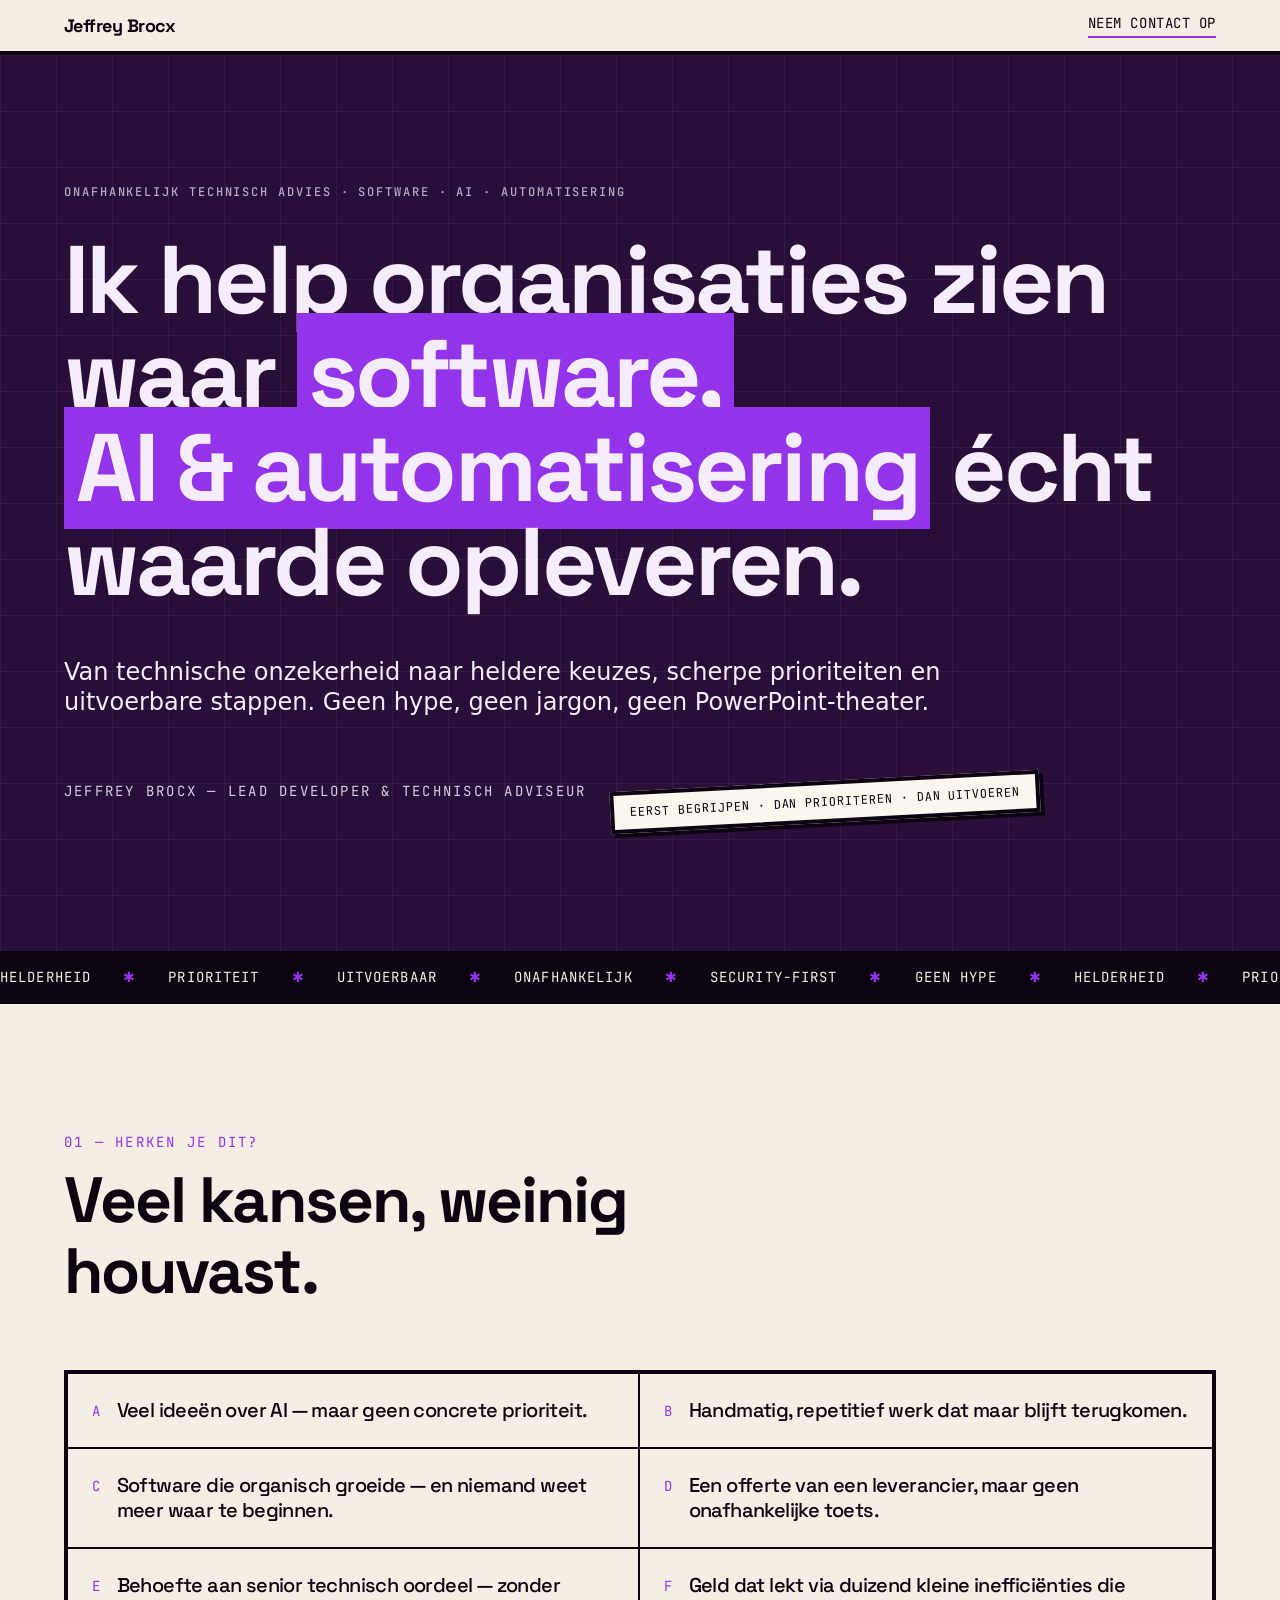
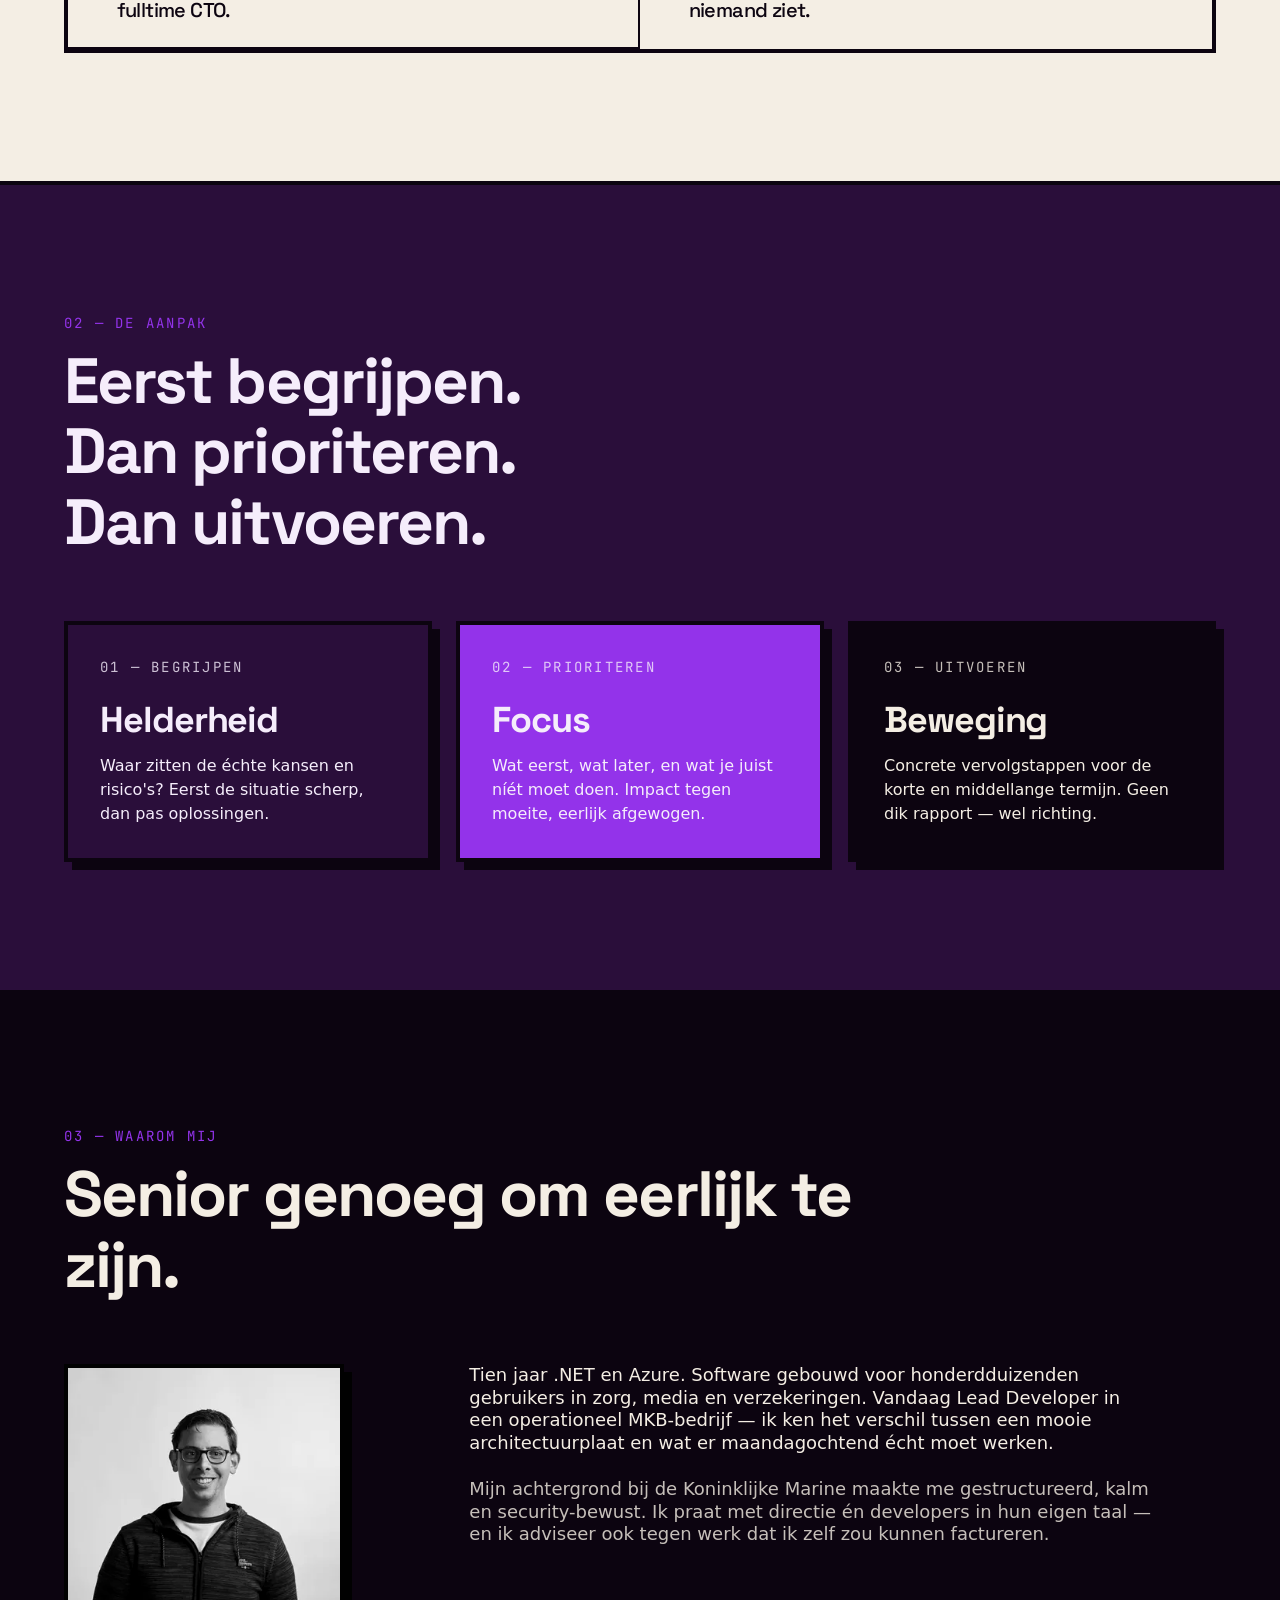
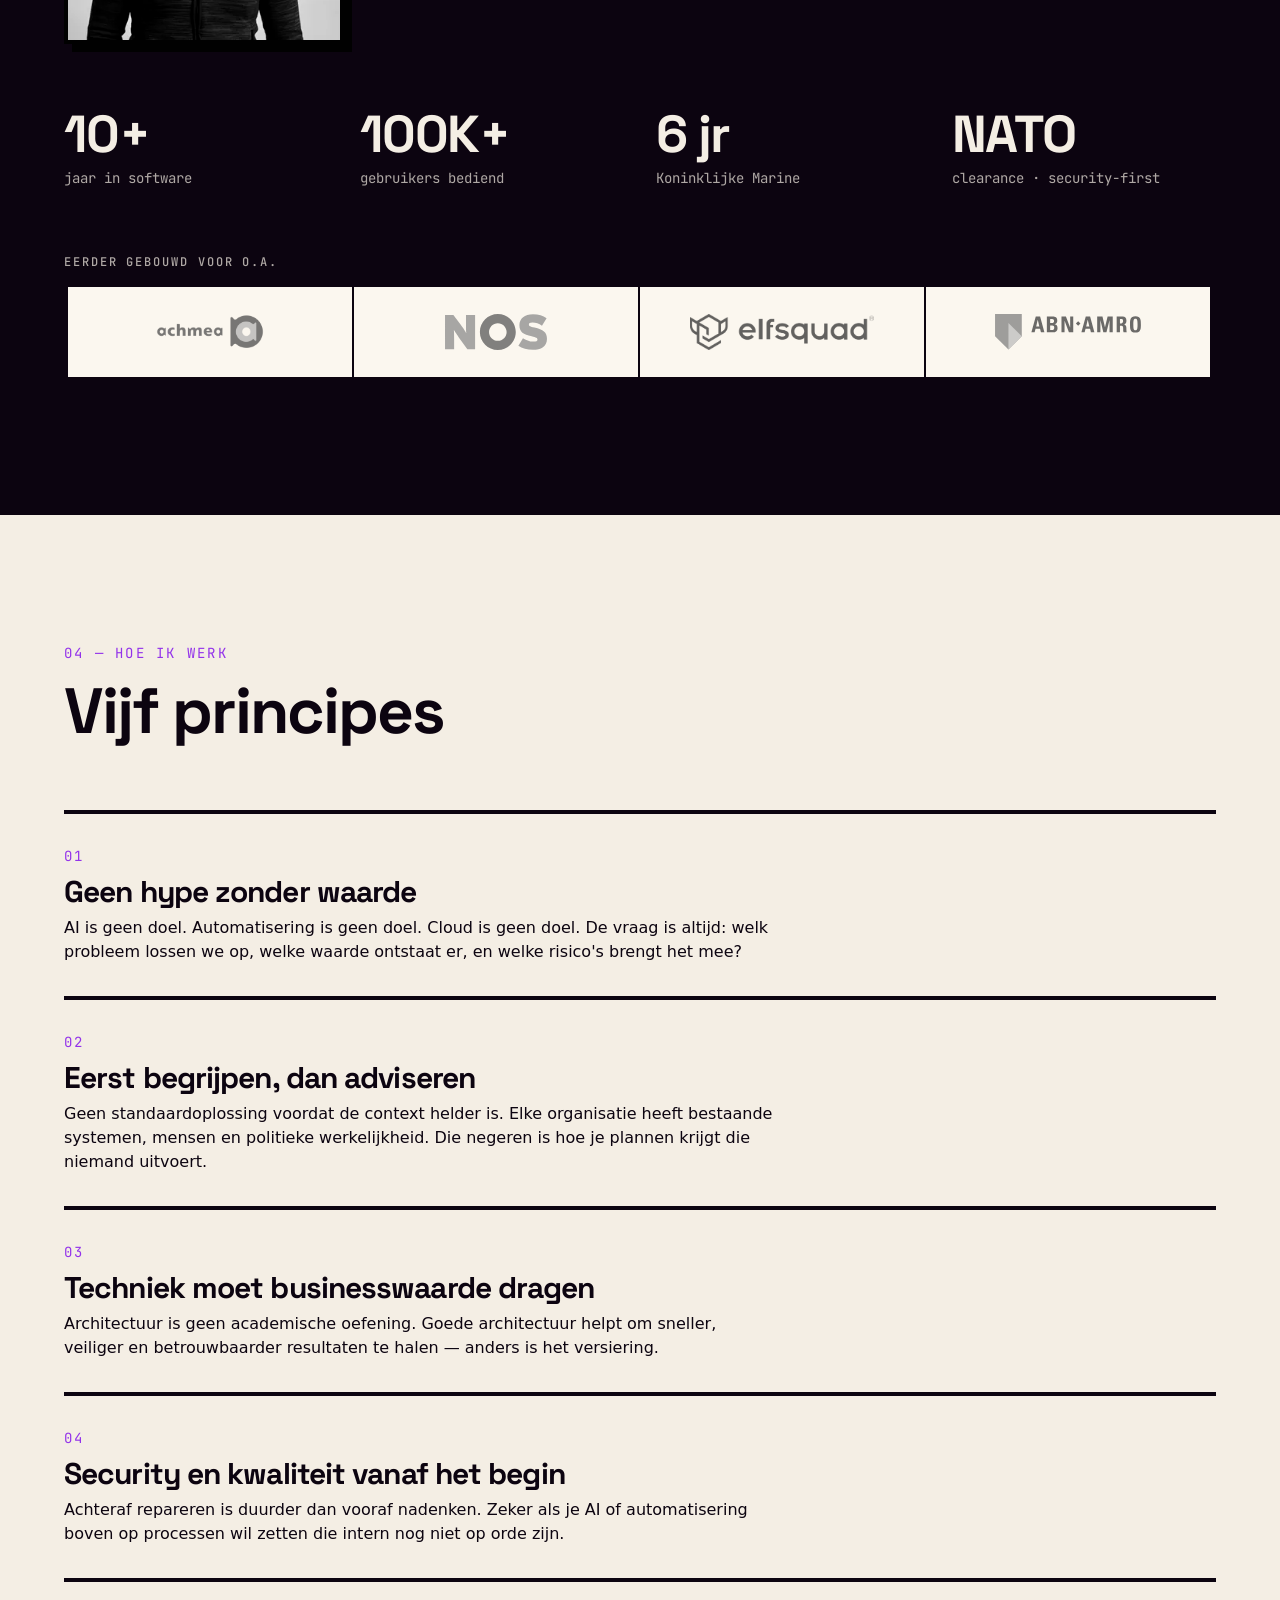
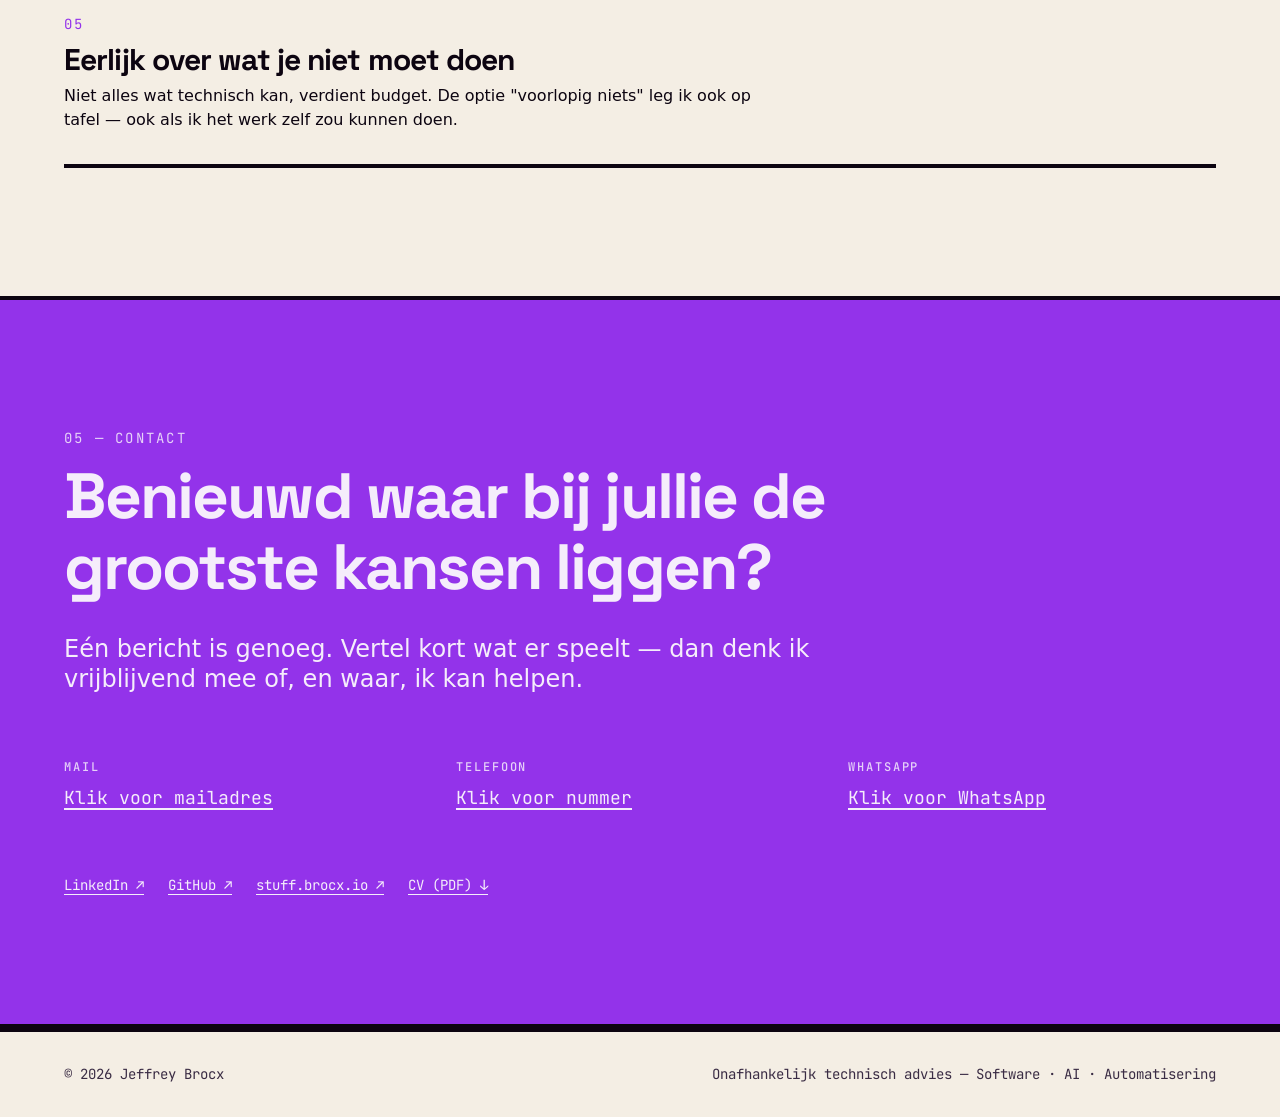
==== commit 9fabd9eb: "replace arrix with abn amro logo" ====
--- a/v2/index.html
+++ b/v2/index.html
@@ -484,7 +484,7 @@
           <div class="logos__cell"><img src="assets/img/achmea-logo.webp" alt="Achmea" width="1272" height="424" loading="lazy"></div>
           <div class="logos__cell"><img src="assets/img/nos-logo.svg" alt="NOS" width="405" height="143" loading="lazy"></div>
           <div class="logos__cell"><img src="assets/img/elfsquad-logo.webp" alt="Elfsquad" width="1000" height="195" loading="lazy"></div>
-          <div class="logos__cell"><img src="assets/img/arrix-logo.png" alt="Arrix" width="175" height="80" loading="lazy"></div>
+          <div class="logos__cell"><img alt="ABN AMRO logo" width="175" height="80" loading="lazy" src="[data-uri]"></div>
         </div>
       </div>
     </section>
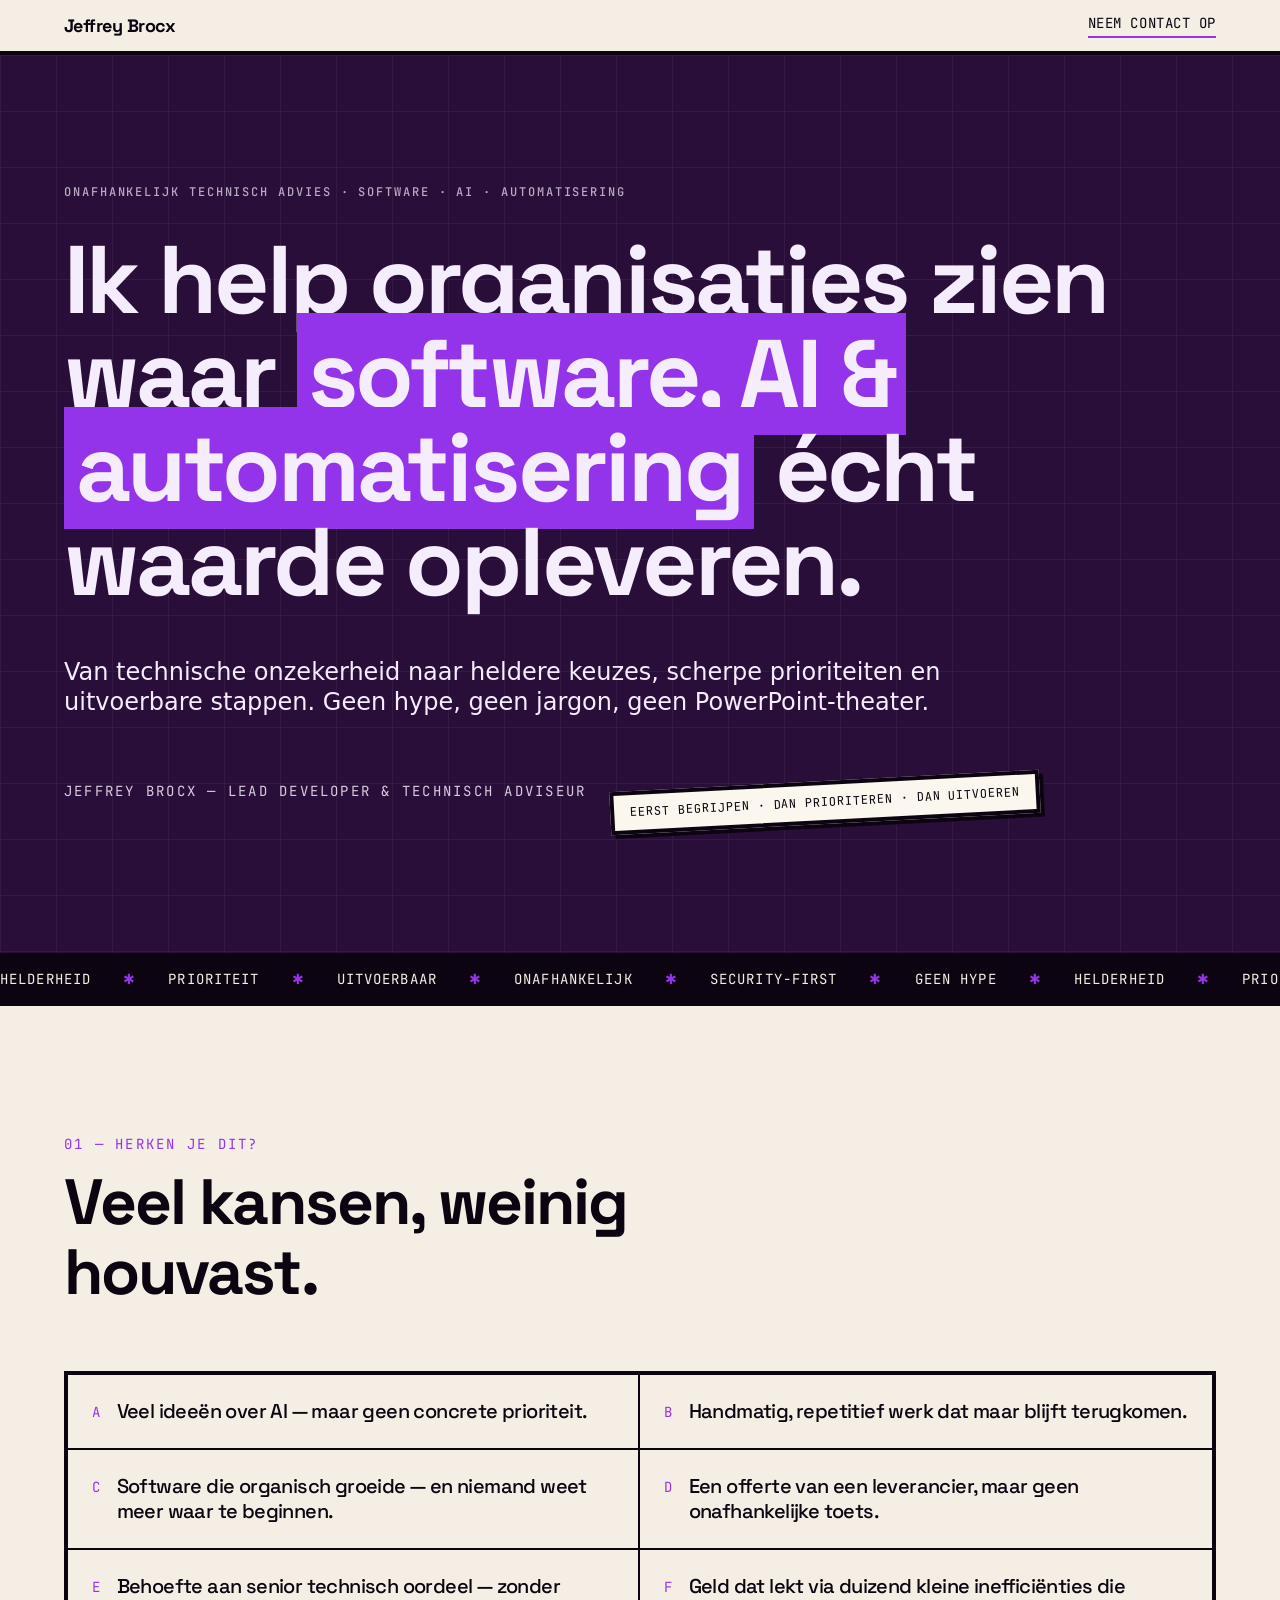
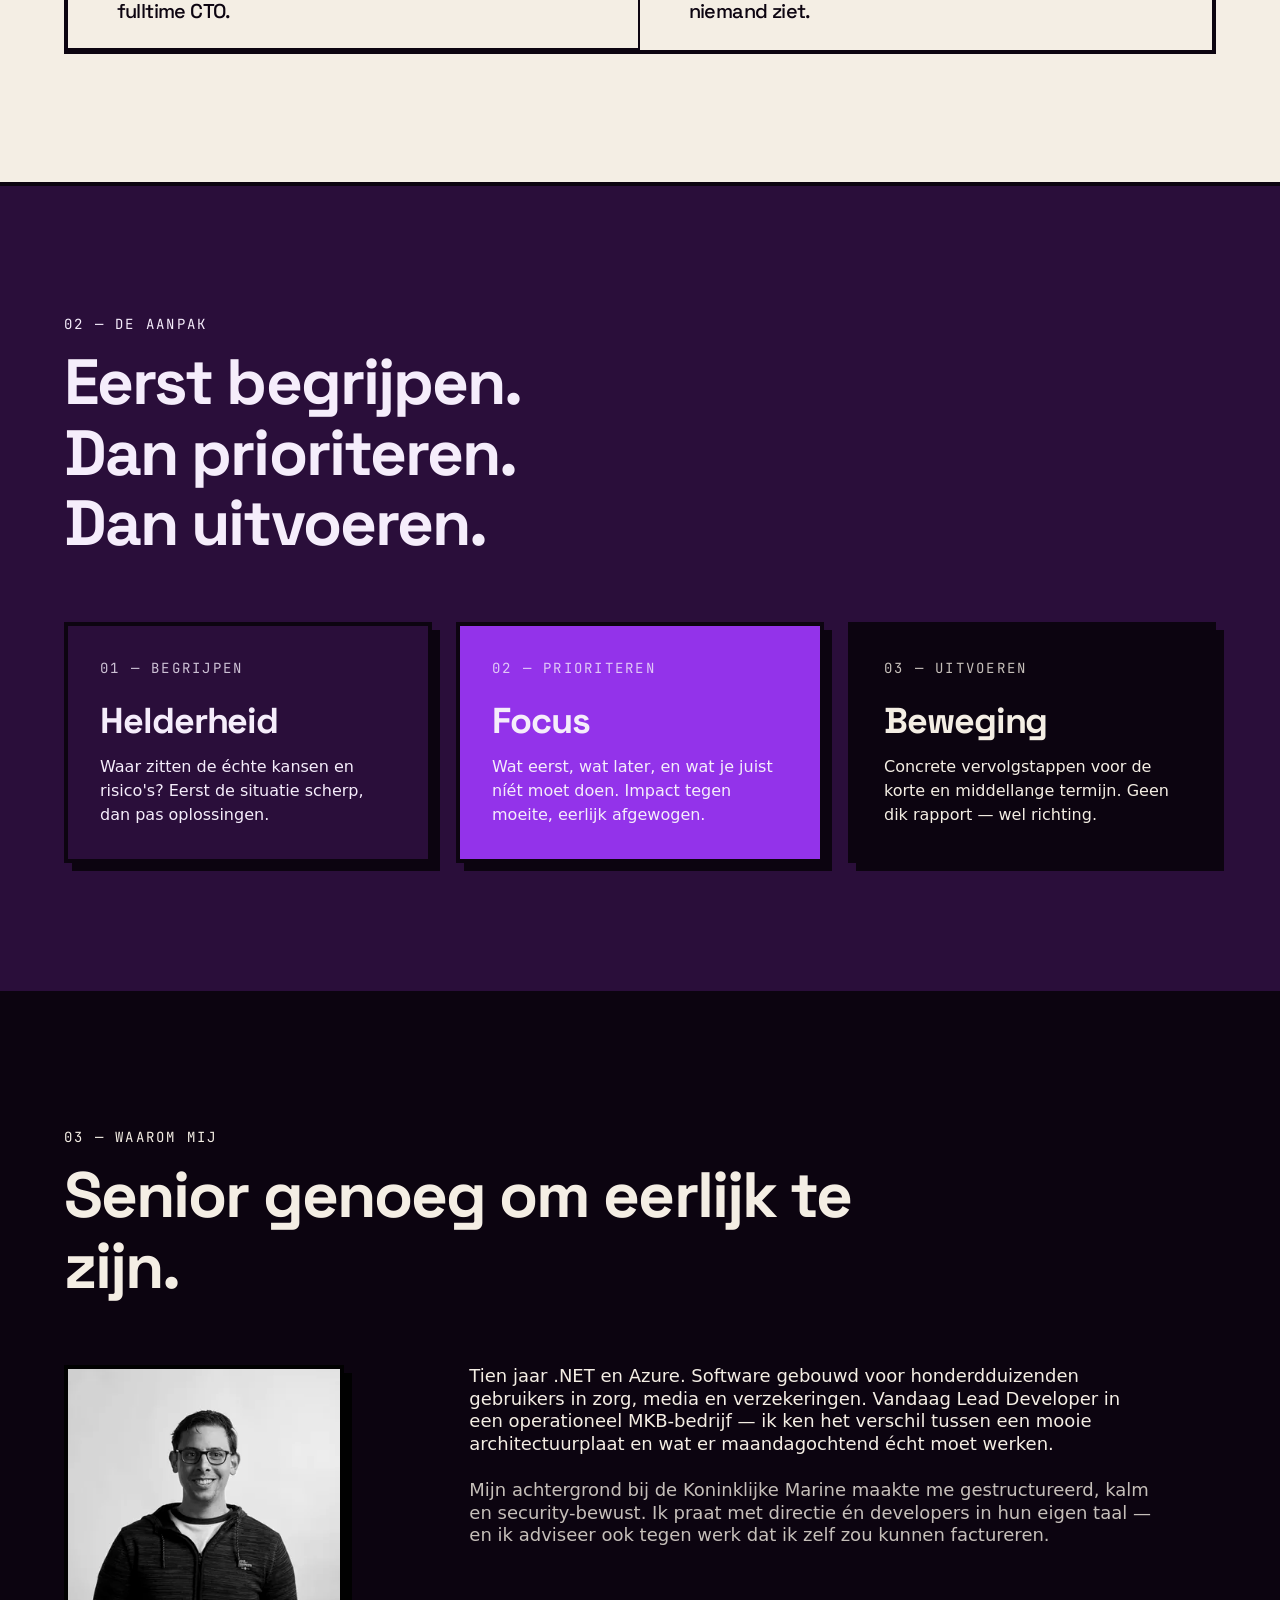
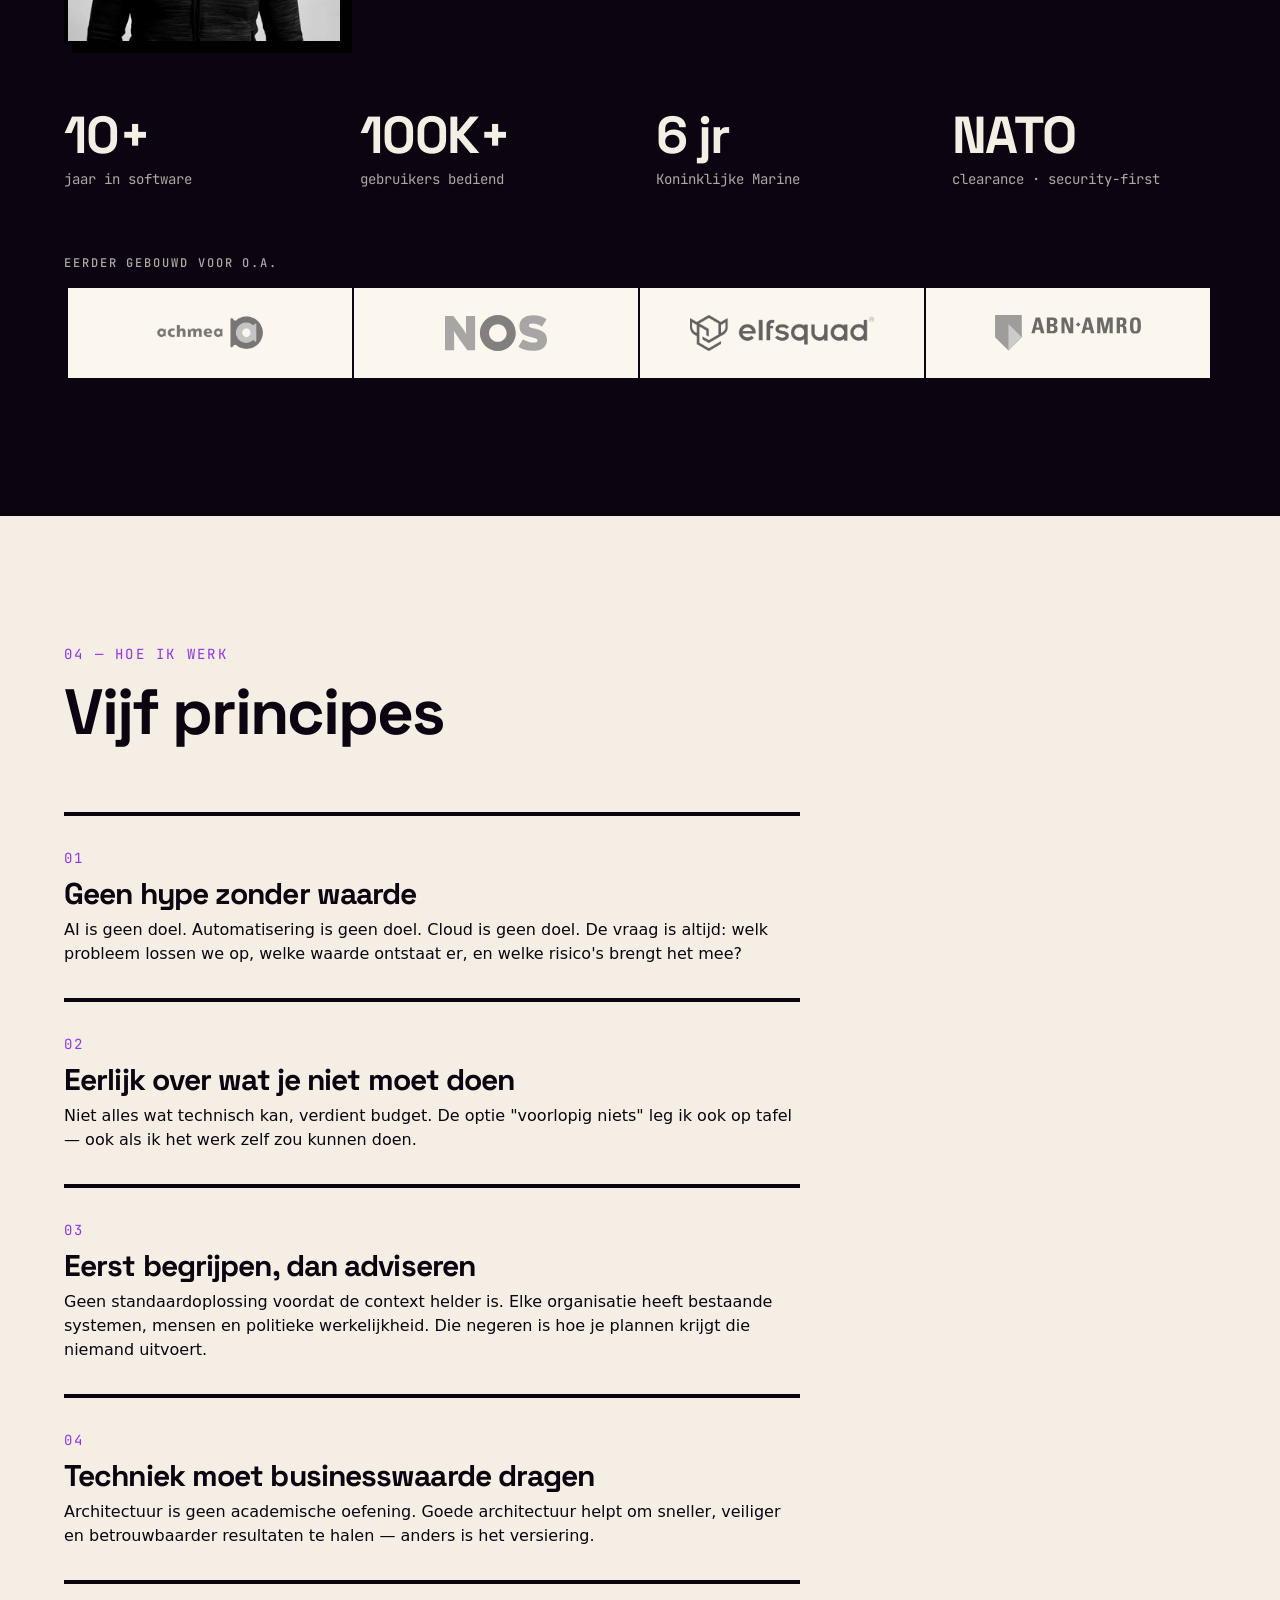
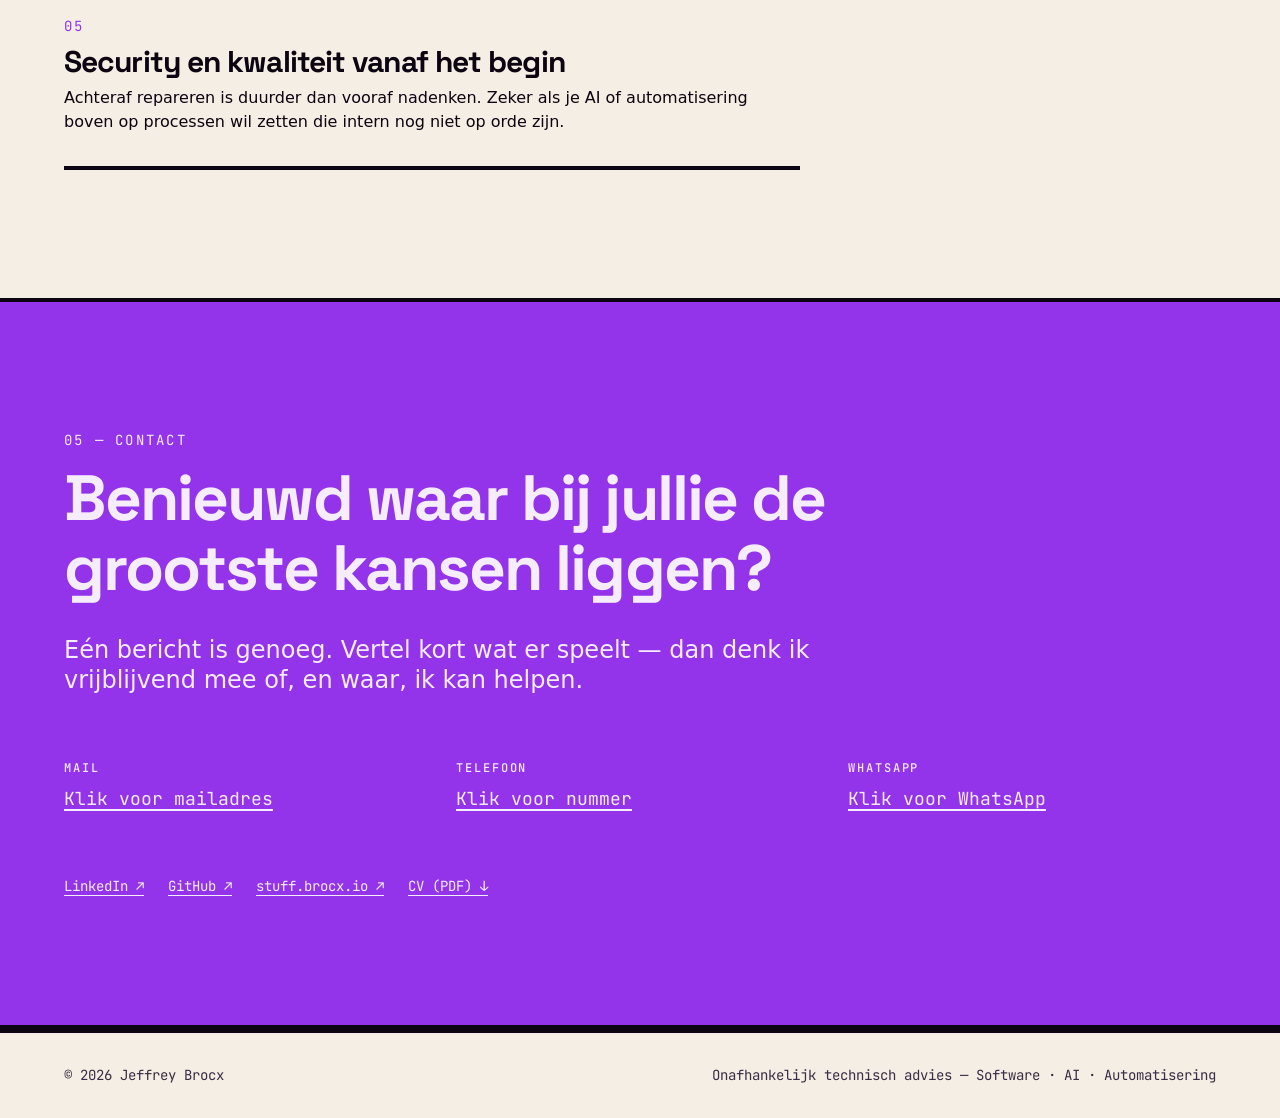
==== commit 1d86f8c7: "update after first refinement" ====
--- a/v2/index.html
+++ b/v2/index.html
@@ -6,7 +6,7 @@
   <title>Jeffrey Brocx — Onafhankelijk technisch advies</title>
   <meta name="description" content="Jeffrey Brocx helpt organisaties zien waar software, AI en automatisering écht waarde opleveren. Van technische onzekerheid naar heldere keuzes en uitvoerbare stappen.">
   <meta name="author" content="Jeffrey Brocx">
-  <meta name="theme-color" content="#2a0e3a">
+  <meta name="theme-color" content="#f4eee4">
   <link rel="canonical" href="https://jeffrey.brocx.io/">
   <link rel="icon" href="assets/img/logo.png">
 
@@ -17,14 +17,17 @@
   <meta property="og:title" content="Jeffrey Brocx — Onafhankelijk technisch advies">
   <meta property="og:description" content="Ik help organisaties zien waar software, AI en automatisering écht waarde opleveren. Geen hype, geen jargon — heldere keuzes en uitvoerbare stappen.">
   <meta property="og:url" content="https://jeffrey.brocx.io/">
-  <meta name="twitter:card" content="summary">
+  <meta property="og:image" content="https://jeffrey.brocx.io/assets/img/jeff_mugshot.webp">
+  <meta property="og:image:alt" content="Jeffrey Brocx">
+  <meta name="twitter:card" content="summary_large_image">
 
   <!-- Critical: prevent flash of unstyled background -->
   <style>html,body{background:#f4eee4}</style>
 
   <link rel="preconnect" href="https://fonts.googleapis.com">
   <link rel="preconnect" href="https://fonts.gstatic.com" crossorigin>
-  <link href="https://fonts.googleapis.com/css2?family=Space+Grotesk:wght@400;500;700&family=JetBrains+Mono:wght@400;500&display=swap" rel="stylesheet">
+  <link rel="stylesheet" href="https://fonts.googleapis.com/css2?family=Space+Grotesk:wght@400;500;700&family=JetBrains+Mono:wght@400;500&display=swap" media="print" onload="this.media='all'">
+  <noscript><link rel="stylesheet" href="https://fonts.googleapis.com/css2?family=Space+Grotesk:wght@400;500;700&family=JetBrains+Mono:wght@400;500&display=swap"></noscript>
 
   <link rel="stylesheet" href="assets/css/style.css">
 
@@ -40,6 +43,7 @@
       font-size: clamp(2.5rem, 7.5vw, 6.5rem);
       line-height: 0.98;
       letter-spacing: var(--tracking-tight);
+      overflow-wrap: break-word;
     }
     .h-section {
       font-family: var(--font-display);
@@ -71,6 +75,8 @@
       font-size: var(--text-xs);
       letter-spacing: var(--tracking-wider);
       text-transform: uppercase;
+      text-align: center;
+      line-height: 1.6;
     }
 
     /* --- Section index marker (01 / 02 ...) --------------------------- */
@@ -89,7 +95,7 @@
       border-block: var(--border-thick) solid var(--color-border);
     }
     .bleed-primary h2 { color: var(--color-primary-ink); }
-    .bleed-primary .section-index { color: var(--color-accent); }
+    .bleed-primary .section-index { color: var(--color-primary-ink); }
 
     .bleed-accent {
       background: var(--color-accent);
@@ -104,6 +110,7 @@
       border-block: var(--border-thick) solid var(--color-border);
     }
     .bleed-ink h2 { color: var(--color-background); }
+    .bleed-ink .section-index { color: var(--color-background); }
 
     /* --- Top bar ------------------------------------------------------ */
     .topbar {
@@ -323,6 +330,21 @@
 
     @media (prefers-reduced-motion: reduce) { .marquee__track { animation: none; } }
   </style>
+
+  <script type="application/ld+json">
+  {
+    "@context": "https://schema.org",
+    "@type": "Person",
+    "name": "Jeffrey Brocx",
+    "url": "https://jeffrey.brocx.io/",
+    "jobTitle": "Lead Developer & technisch adviseur",
+    "image": "https://jeffrey.brocx.io/assets/img/jeff_mugshot.webp",
+    "sameAs": [
+      "https://www.linkedin.com/in/%F0%9F%92%BB-jeffrey-brocx-b5148585/",
+      "https://github.com/djefre"
+    ]
+  }
+  </script>
 </head>
 <body>
   <a href="#main" class="skip-link">Naar inhoud</a>
@@ -347,7 +369,7 @@
 
           <h1 class="display mb-7">
             Ik help organisaties zien waar
-            <span class="mark">software, AI&nbsp;&amp;&nbsp;automatisering</span>
+            <span class="mark">software, AI &amp; automatisering</span>
             écht waarde opleveren.
           </h1>
 
@@ -495,36 +517,36 @@
         <p class="section-index">04 — HOE IK WERK</p>
         <h2 class="h-section mb-8">Vijf principes</h2>
 
-        <div>
+        <div style="max-width: 46rem;">
           <article class="principle">
             <span class="principle__num">01</span>
             <h3>Geen hype zonder waarde</h3>
-            <p style="max-width:70ch;">AI is geen doel. Automatisering is geen doel. Cloud is geen doel. De vraag is altijd:
+            <p>AI is geen doel. Automatisering is geen doel. Cloud is geen doel. De vraag is altijd:
               welk probleem lossen we op, welke waarde ontstaat er, en welke risico's brengt het mee?</p>
           </article>
           <article class="principle">
             <span class="principle__num">02</span>
-            <h3>Eerst begrijpen, dan adviseren</h3>
-            <p style="max-width:70ch;">Geen standaardoplossing voordat de context helder is. Elke organisatie heeft bestaande
-              systemen, mensen en politieke werkelijkheid. Die negeren is hoe je plannen krijgt die niemand uitvoert.</p>
+            <h3>Eerlijk over wat je niet moet doen</h3>
+            <p>Niet alles wat technisch kan, verdient budget. De optie "voorlopig niets" leg ik ook
+              op tafel — ook als ik het werk zelf zou kunnen doen.</p>
           </article>
           <article class="principle">
             <span class="principle__num">03</span>
-            <h3>Techniek moet businesswaarde dragen</h3>
-            <p style="max-width:70ch;">Architectuur is geen academische oefening. Goede architectuur helpt om sneller, veiliger
-              en betrouwbaarder resultaten te halen — anders is het versiering.</p>
+            <h3>Eerst begrijpen, dan adviseren</h3>
+            <p>Geen standaardoplossing voordat de context helder is. Elke organisatie heeft bestaande
+              systemen, mensen en politieke werkelijkheid. Die negeren is hoe je plannen krijgt die niemand uitvoert.</p>
           </article>
           <article class="principle">
             <span class="principle__num">04</span>
-            <h3>Security en kwaliteit vanaf het begin</h3>
-            <p style="max-width:70ch;">Achteraf repareren is duurder dan vooraf nadenken. Zeker als je AI of automatisering
-              boven op processen wil zetten die intern nog niet op orde zijn.</p>
+            <h3>Techniek moet businesswaarde dragen</h3>
+            <p>Architectuur is geen academische oefening. Goede architectuur helpt om sneller, veiliger
+              en betrouwbaarder resultaten te halen — anders is het versiering.</p>
           </article>
           <article class="principle">
             <span class="principle__num">05</span>
-            <h3>Eerlijk over wat je niet moet doen</h3>
-            <p style="max-width:70ch;">Niet alles wat technisch kan, verdient budget. De optie "voorlopig niets" leg ik ook
-              op tafel — ook als ik het werk zelf zou kunnen doen.</p>
+            <h3>Security en kwaliteit vanaf het begin</h3>
+            <p>Achteraf repareren is duurder dan vooraf nadenken. Zeker als je AI of automatisering
+              boven op processen wil zetten die intern nog niet op orde zijn.</p>
           </article>
         </div>
       </div>
@@ -533,7 +555,7 @@
     <!-- ============================= CONTACT ============================= -->
     <section id="contact" class="section bleed-accent">
       <div class="container">
-        <p class="section-index" style="color: var(--color-primary-ink); opacity:.85;">05 — CONTACT</p>
+        <p class="section-index" style="color: var(--color-primary-ink);">05 — CONTACT</p>
         <h2 class="h-section mb-6" style="max-width: 20ch;">Benieuwd waar bij jullie de grootste kansen liggen?</h2>
         <p class="text-xl md:text-2xl leading-snug mb-8" style="max-width: 54ch; color: var(--color-primary-ink);">
           Eén bericht is genoeg. Vertel kort wat er speelt — dan denk ik vrijblijvend mee of, en waar,
@@ -542,17 +564,17 @@
 
         <div class="grid grid-cols-1 sm:grid-cols-2 lg:grid-cols-3 gap-5 font-mono text-lg">
           <div>
-            <div class="eyebrow mb-2" style="color:var(--color-primary-ink);opacity:.85;">Mail</div>
+            <div class="eyebrow mb-2" style="color:var(--color-primary-ink);">Mail</div>
             <button type="button" class="reveal-btn"
               data-reveal="PGEgaHJlZj0ibWFpbHRvOmplZmZyZXlAYnJvY3guaW8iIHN0eWxlPSJwYWRkaW5nOjA7Ij5qZWZmcmV5QGJyb2N4LmlvPC9hPg==">Klik voor mailadres</button>
           </div>
           <div>
-            <div class="eyebrow mb-2" style="color:var(--color-primary-ink);opacity:.85;">Telefoon</div>
+            <div class="eyebrow mb-2" style="color:var(--color-primary-ink);">Telefoon</div>
             <button type="button" class="reveal-btn"
               data-reveal="PGEgaHJlZj0idGVsOiszMTY1MzY2ODY5NyIgc3R5bGU9InBhZGRpbmc6MDsiPjA2IC0gNTMgNjYgODYgOTc8L2E+">Klik voor nummer</button>
           </div>
           <div>
-            <div class="eyebrow mb-2" style="color:var(--color-primary-ink);opacity:.85;">WhatsApp</div>
+            <div class="eyebrow mb-2" style="color:var(--color-primary-ink);">WhatsApp</div>
             <button type="button" class="reveal-btn"
               data-reveal="PGEgaHJlZj0iaHR0cHM6Ly93YS5tZS8zMTY1MzY2ODY5Nz90ZXh0PUhhbGxvK0plZmZyZXkhK0lrK3phZytqZSt3ZWJzaXRlIiB0YXJnZXQ9Il9ibGFuayIgcmVsPSJub29wZW5lciIgc3R5bGU9InBhZGRpbmc6MDsiPk9wZW4gV2hhdHNBcHA8L2E+">Klik voor WhatsApp</button>
           </div>
@@ -583,7 +605,11 @@
     // Reveal obfuscated contact details on first interaction (anti-scrape).
     document.querySelectorAll('[data-reveal]').forEach(function (el) {
       el.addEventListener('click', function () {
-        el.outerHTML = atob(el.dataset.reveal);
+        var tmp = document.createElement('div');
+        tmp.innerHTML = atob(el.dataset.reveal);
+        var node = tmp.firstElementChild;
+        el.replaceWith(node);
+        if (node && typeof node.focus === 'function') { node.focus(); }
       }, { once: true });
     });
     document.getElementById('year').textContent = new Date().getFullYear();
